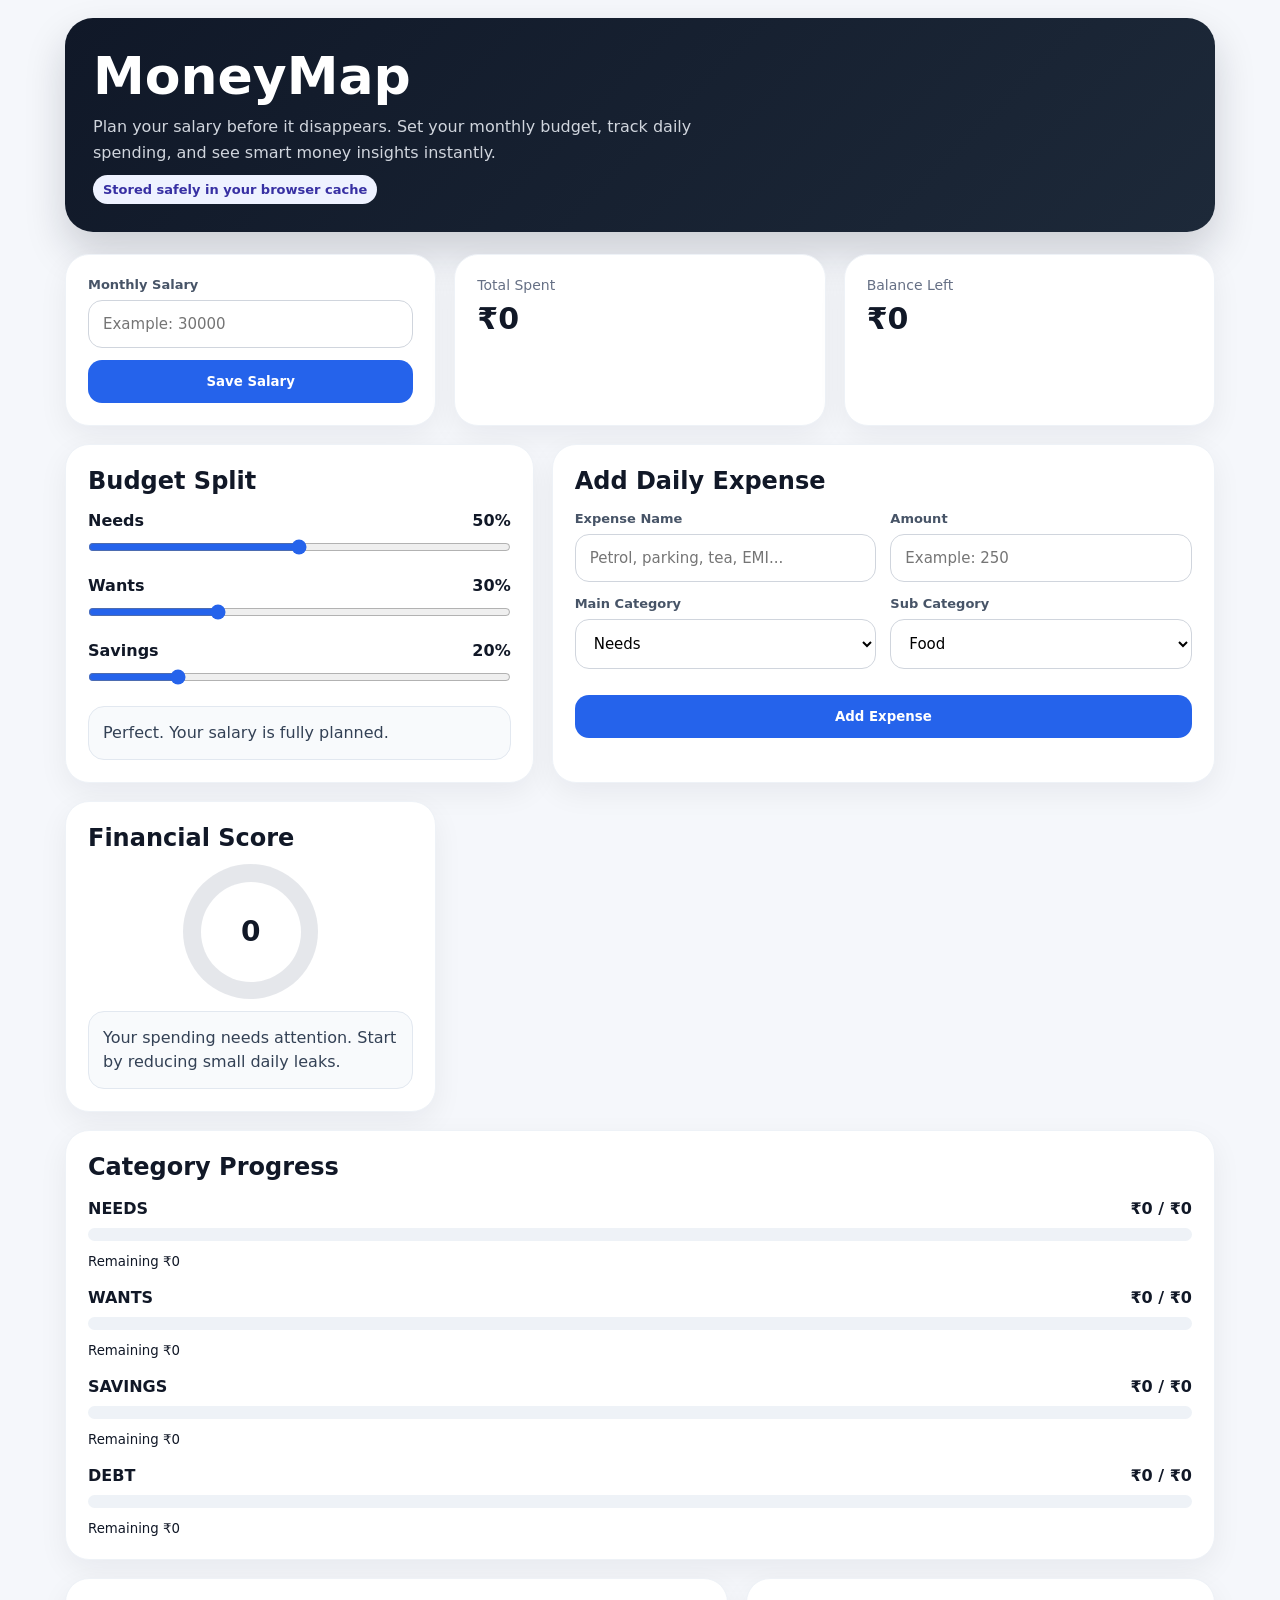
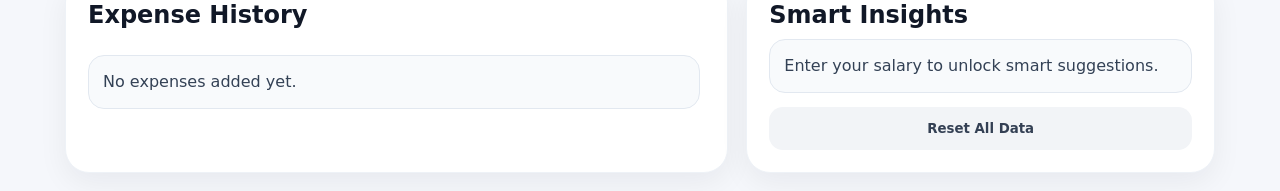
==== index.html @ c660ac5d "Update print statement from 'Hello' to 'Goodbye'" ====
<!DOCTYPE html>
<html lang="en">
<head>
  <meta charset="UTF-8" />
  <meta name="viewport" content="width=device-width, initial-scale=1.0" />
  <title>MoneyMap - Monthly Expense Planner</title>
  <style>
    * { box-sizing: border-box; margin: 0; padding: 0; font-family: Inter, system-ui, sans-serif; }

    body {
      background: #f5f7fb;
      color: #111827;
      padding: 18px;
    }

    .app {
      max-width: 1150px;
      margin: auto;
    }

    .hero {
      background: linear-gradient(135deg, #101828, #1d2939);
      color: white;
      border-radius: 28px;
      padding: 28px;
      margin-bottom: 22px;
      box-shadow: 0 20px 40px rgba(16,24,40,.18);
    }

    .hero h1 {
      font-size: clamp(28px, 5vw, 52px);
      margin-bottom: 8px;
    }

    .hero p {
      color: #d0d5dd;
      max-width: 620px;
      line-height: 1.6;
    }

    .grid {
      display: grid;
      grid-template-columns: repeat(12, 1fr);
      gap: 18px;
    }

    .card {
      background: white;
      border-radius: 24px;
      padding: 22px;
      box-shadow: 0 10px 30px rgba(15,23,42,.06);
      border: 1px solid #eef2f7;
    }

    .span-4 { grid-column: span 4; }
    .span-5 { grid-column: span 5; }
    .span-7 { grid-column: span 7; }
    .span-12 { grid-column: span 12; }

    label {
      font-size: 13px;
      font-weight: 700;
      color: #475467;
      display: block;
      margin-bottom: 8px;
    }

    input, select {
      width: 100%;
      padding: 14px;
      border: 1px solid #d0d5dd;
      border-radius: 14px;
      font-size: 15px;
      outline: none;
      background: #fff;
    }

    input:focus, select:focus {
      border-color: #2563eb;
      box-shadow: 0 0 0 4px rgba(37,99,235,.1);
    }

    button {
      border: 0;
      border-radius: 14px;
      padding: 14px 18px;
      font-weight: 800;
      cursor: pointer;
      transition: .2s;
    }

    button:hover { transform: translateY(-1px); }

    .primary {
      background: #2563eb;
      color: white;
      width: 100%;
      margin-top: 12px;
    }

    .danger {
      background: #fee2e2;
      color: #991b1b;
      padding: 9px 12px;
    }

    .muted {
      background: #f2f4f7;
      color: #344054;
    }

    .metric h2 {
      font-size: 30px;
      margin-top: 8px;
    }

    .metric p { color: #667085; font-size: 14px; }

    .range-row {
      margin: 16px 0;
    }

    .range-top {
      display: flex;
      justify-content: space-between;
      font-weight: 800;
      margin-bottom: 8px;
    }

    input[type="range"] {
      padding: 0;
      accent-color: #2563eb;
    }

    .progress {
      height: 13px;
      background: #eef2f7;
      border-radius: 99px;
      overflow: hidden;
      margin: 10px 0;
    }

    .bar {
      height: 100%;
      width: 0%;
      border-radius: 99px;
      transition: .4s;
    }

    .needs { background: #2563eb; }
    .wants { background: #f97316; }
    .savings { background: #16a34a; }
    .debt { background: #7c3aed; }

    .expense-list {
      display: flex;
      flex-direction: column;
      gap: 10px;
      max-height: 390px;
      overflow: auto;
      padding-right: 5px;
    }

    .expense {
      display: flex;
      justify-content: space-between;
      gap: 12px;
      align-items: center;
      background: #f9fafb;
      border-radius: 16px;
      padding: 14px;
      border: 1px solid #eef2f7;
    }

    .expense strong { display: block; }
    .expense small { color: #667085; }

    .insight {
      padding: 14px;
      border-radius: 16px;
      background: #f8fafc;
      border: 1px solid #e2e8f0;
      margin-top: 10px;
      line-height: 1.5;
      color: #334155;
    }

    .score-circle {
      width: 135px;
      height: 135px;
      border-radius: 50%;
      display: grid;
      place-items: center;
      margin: 12px auto;
      background: conic-gradient(#2563eb 0deg, #e5e7eb 0deg);
    }

    .score-inner {
      background: white;
      width: 100px;
      height: 100px;
      border-radius: 50%;
      display: grid;
      place-items: center;
      font-size: 28px;
      font-weight: 900;
    }

    .form-grid {
      display: grid;
      grid-template-columns: 1fr 1fr;
      gap: 14px;
    }

    .full { grid-column: 1 / -1; }

    .chip {
      display: inline-block;
      padding: 7px 10px;
      border-radius: 99px;
      background: #eef2ff;
      color: #3730a3;
      font-size: 13px;
      font-weight: 800;
      margin-top: 10px;
    }

    @media(max-width: 850px) {
      .span-4, .span-5, .span-7 { grid-column: span 12; }
      .form-grid { grid-template-columns: 1fr; }
    }
  </style>
</head>

<body>
  <div class="app">
    <section class="hero">
      <h1>MoneyMap</h1>
      <p>Plan your salary before it disappears. Set your monthly budget, track daily spending, and see smart money insights instantly.</p>
      <span class="chip">Stored safely in your browser cache</span>
    </section>

    <section class="grid">
      <div class="card span-4">
        <label>Monthly Salary</label>
        <input id="salary" type="number" placeholder="Example: 30000" />
        <button class="primary" onclick="saveSalary()">Save Salary</button>
      </div>

      <div class="card span-4 metric">
        <p>Total Spent</p>
        <h2 id="totalSpent">₹0</h2>
      </div>

      <div class="card span-4 metric">
        <p>Balance Left</p>
        <h2 id="balanceLeft">₹0</h2>
      </div>

      <div class="card span-5">
        <h2>Budget Split</h2>

        <div class="range-row">
          <div class="range-top"><span>Needs</span><span id="needsPercentText">50%</span></div>
          <input id="needsPercent" type="range" min="0" max="100" value="50" oninput="updatePercentages()" />
        </div>

        <div class="range-row">
          <div class="range-top"><span>Wants</span><span id="wantsPercentText">30%</span></div>
          <input id="wantsPercent" type="range" min="0" max="100" value="30" oninput="updatePercentages()" />
        </div>

        <div class="range-row">
          <div class="range-top"><span>Savings</span><span id="savingsPercentText">20%</span></div>
          <input id="savingsPercent" type="range" min="0" max="100" value="20" oninput="updatePercentages()" />
        </div>

        <div class="insight" id="percentWarning">Total should be 100%.</div>
      </div>

      <div class="card span-7">
        <h2>Add Daily Expense</h2>
        <div class="form-grid" style="margin-top:16px;">
          <div>
            <label>Expense Name</label>
            <input id="expenseName" placeholder="Petrol, parking, tea, EMI..." />
          </div>

          <div>
            <label>Amount</label>
            <input id="expenseAmount" type="number" placeholder="Example: 250" />
          </div>

          <div>
            <label>Main Category</label>
            <select id="expenseCategory">
              <option value="needs">Needs</option>
              <option value="wants">Wants</option>
              <option value="savings">Savings</option>
              <option value="debt">Debt</option>
            </select>
          </div>

          <div>
            <label>Sub Category</label>
            <select id="expenseSub">
              <option>Food</option>
              <option>Petrol</option>
              <option>Parking</option>
              <option>Rent</option>
              <option>Mobile Recharge</option>
              <option>Bad Habit</option>
              <option>Shopping</option>
              <option>Entertainment</option>
              <option>EMI</option>
              <option>Family</option>
              <option>Emergency</option>
            </select>
          </div>

          <div class="full">
            <button class="primary" onclick="addExpense()">Add Expense</button>
          </div>
        </div>
      </div>

      <div class="card span-4">
        <h2>Financial Score</h2>
        <div class="score-circle" id="scoreCircle">
          <div class="score-inner" id="score">0</div>
        </div>
        <div class="insight" id="scoreText">Add salary and expenses to calculate your score.</div>
      </div>

      <div class="card span-8 span-12">
        <h2>Category Progress</h2>
        <div id="categoryProgress"></div>
      </div>

      <div class="card span-7">
        <h2>Expense History</h2>
        <div class="expense-list" id="expenseList" style="margin-top:16px;"></div>
      </div>

      <div class="card span-5">
        <h2>Smart Insights</h2>
        <div id="insights"></div>
        <button class="muted" style="width:100%; margin-top:14px;" onclick="resetData()">Reset All Data</button>
      </div>
    </section>
  </div>

  <script>
    let state = JSON.parse(localStorage.getItem("moneyMap")) || {
      salary: 0,
      percentages: { needs: 50, wants: 30, savings: 20 },
      expenses: []
    };

    const format = amount => "₹" + Number(amount || 0).toLocaleString("en-IN");

    function save() {
      localStorage.setItem("moneyMap", JSON.stringify(state));
      render();
    }

    function saveSalary() {
      const salary = Number(document.getElementById("salary").value);
      if (!salary || salary <= 0) return alert("Please enter a valid salary.");
      state.salary = salary;
      save();
    }

    function updatePercentages() {
      state.percentages.needs = Number(document.getElementById("needsPercent").value);
      state.percentages.wants = Number(document.getElementById("wantsPercent").value);
      state.percentages.savings = Number(document.getElementById("savingsPercent").value);
      save();
    }

    function addExpense() {
      const name = document.getElementById("expenseName").value.trim();
      const amount = Number(document.getElementById("expenseAmount").value);
      const category = document.getElementById("expenseCategory").value;
      const sub = document.getElementById("expenseSub").value;

      if (!name || !amount || amount <= 0) return alert("Please enter expense name and valid amount.");

      state.expenses.unshift({
        id: Date.now(),
        name,
        amount,
        category,
        sub,
        date: new Date().toLocaleDateString("en-IN")
      });

      document.getElementById("expenseName").value = "";
      document.getElementById("expenseAmount").value = "";

      save();
    }

    function deleteExpense(id) {
      state.expenses = state.expenses.filter(e => e.id !== id);
      save();
    }

    function getSpent(category) {
      return state.expenses
        .filter(e => e.category === category)
        .reduce((sum, e) => sum + e.amount, 0);
    }

    function calculateScore() {
      const salary = state.salary;
      if (!salary) return 0;

      const totalSpent = state.expenses.reduce((sum, e) => sum + e.amount, 0);
      const wantsSpent = getSpent("wants");
      const savingsSpent = getSpent("savings");

      let score = 70;

      if (totalSpent > salary) score -= 30;
      if (wantsSpent > salary * 0.3) score -= 15;
      if (savingsSpent >= salary * 0.2) score += 20;
      if (totalSpent < salary * 0.8) score += 10;

      return Math.max(0, Math.min(100, score));
    }

    function render() {
      document.getElementById("salary").value = state.salary || "";

      ["needs", "wants", "savings"].forEach(cat => {
        document.getElementById(cat + "Percent").value = state.percentages[cat];
        document.getElementById(cat + "PercentText").innerText = state.percentages[cat] + "%";
      });

      const totalPercent = state.percentages.needs + state.percentages.wants + state.percentages.savings;
      const warning = document.getElementById("percentWarning");
      warning.innerText = totalPercent === 100
        ? "Perfect. Your salary is fully planned."
        : `Current total is ${totalPercent}%. Adjust it to 100%.`;

      const totalSpent = state.expenses.reduce((sum, e) => sum + e.amount, 0);
      document.getElementById("totalSpent").innerText = format(totalSpent);
      document.getElementById("balanceLeft").innerText = format(state.salary - totalSpent);

      renderProgress();
      renderExpenses();
      renderInsights();

      const score = calculateScore();
      document.getElementById("score").innerText = score;
      document.getElementById("scoreCircle").style.background =
        `conic-gradient(#2563eb ${score * 3.6}deg, #e5e7eb 0deg)`;

      document.getElementById("scoreText").innerText =
        score >= 80 ? "Excellent control. Keep protecting your savings." :
        score >= 60 ? "Good start. Watch your wants and unnecessary spending." :
        "Your spending needs attention. Start by reducing small daily leaks.";
    }

    function renderProgress() {
      const container = document.getElementById("categoryProgress");
      const categories = ["needs", "wants", "savings", "debt"];

      container.innerHTML = categories.map(cat => {
        const budget = cat === "debt"
          ? state.salary * 0.15
          : state.salary * ((state.percentages[cat] || 0) / 100);

        const spent = getSpent(cat);
        const percent = budget ? Math.min((spent / budget) * 100, 120) : 0;

        return `
          <div style="margin-top:18px;">
            <div class="range-top">
              <span>${cat.toUpperCase()}</span>
              <span>${format(spent)} / ${format(budget)}</span>
            </div>
            <div class="progress">
              <div class="bar ${cat}" style="width:${Math.min(percent,100)}%"></div>
            </div>
            <small>${spent > budget ? "Overspent by " + format(spent - budget) : "Remaining " + format(budget - spent)}</small>
          </div>
        `;
      }).join("");
    }

    function renderExpenses() {
      const list = document.getElementById("expenseList");

      if (!state.expenses.length) {
        list.innerHTML = `<div class="insight">No expenses added yet.</div>`;
        return;
      }

      list.innerHTML = state.expenses.map(e => `
        <div class="expense">
          <div>
            <strong>${e.name}</strong>
            <small>${e.sub} • ${e.category} • ${e.date}</small>
          </div>
          <div style="text-align:right;">
            <strong>${format(e.amount)}</strong>
            <button class="danger" onclick="deleteExpense(${e.id})">Delete</button>
          </div>
        </div>
      `).join("");
    }

    function renderInsights() {
      const box = document.getElementById("insights");
      const salary = state.salary;
      const badHabit = state.expenses
        .filter(e => e.sub === "Bad Habit")
        .reduce((sum, e) => sum + e.amount, 0);

      const petrol = state.expenses
        .filter(e => e.sub === "Petrol")
        .reduce((sum, e) => sum + e.amount, 0);

      const wants = getSpent("wants");
      const savings = getSpent("savings");

      let insights = [];

      if (!salary) insights.push("Enter your salary to unlock smart suggestions.");

      if (badHabit > 0) {
        insights.push(`Bad habit spending is ${format(badHabit)}. Reducing it by 50% can save ${format(badHabit / 2)} this month.`);
      }

      if (petrol > salary * 0.12 && salary) {
        insights.push(`Petrol is taking a high share of your salary. Try tracking weekly fuel usage.`);
      }

      if (wants > salary * 0.3 && salary) {
        insights.push(`Wants spending is above 30%. This is where money usually leaks silently.`);
      }

      if (savings >= salary * 0.2 && salary) {
        insights.push(`Great. You are protecting at least 20% toward savings.`);
      }

      if (!insights.length) {
        insights.push("Good start. Add more daily expenses to get useful insights.");
      }

      box.innerHTML = insights.map(i => `<div class="insight">${i}</div>`).join("");
    }

    function resetData() {
      if (!confirm("Reset all cached data?")) return;
      localStorage.removeItem("moneyMap");
      state = {
        salary: 0,
        percentages: { needs: 50, wants: 30, savings: 20 },
        expenses: []
      };
      render();
    }

    render();
  </script>
</body>
</html>
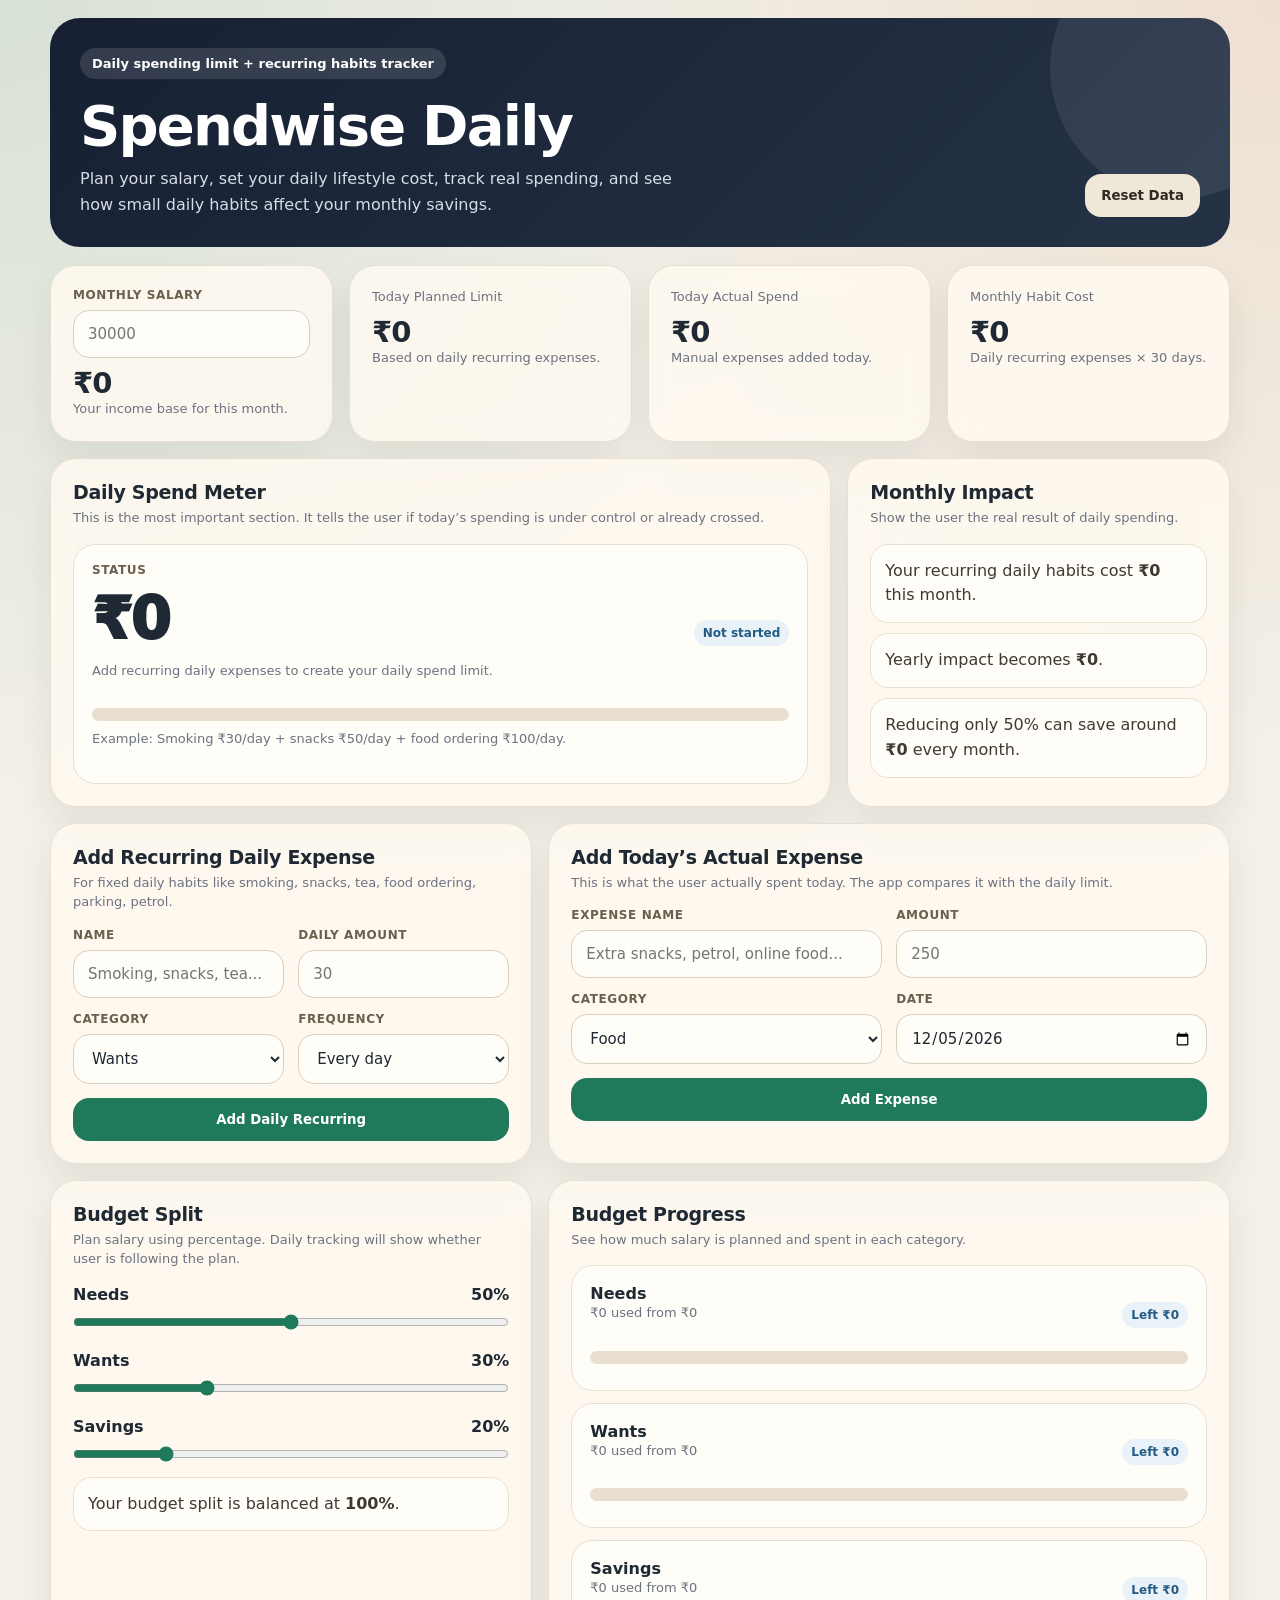
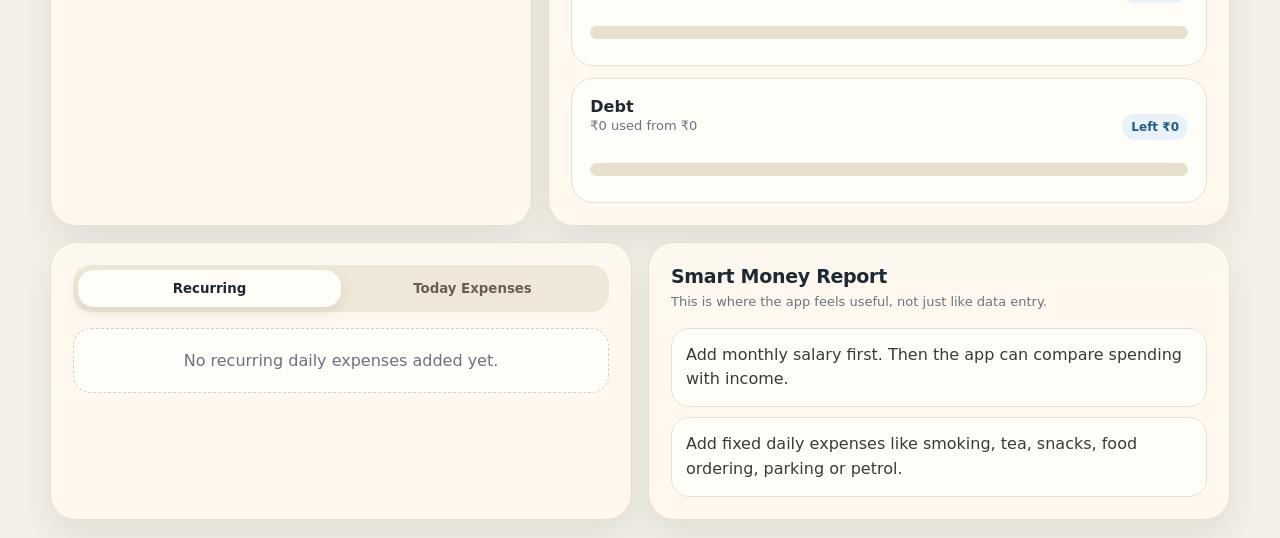
==== commit 53ae6173: "Update fmt.Println message from 'Hello' to 'Goodbye'" ====
--- a/index.html
+++ b/index.html
@@ -2,298 +2,512 @@
 <html lang="en">
 <head>
   <meta charset="UTF-8" />
-  <meta name="viewport" content="width=device-width, initial-scale=1.0" />
-  <title>MoneyMap - Monthly Expense Planner</title>
+  <meta name="viewport" content="width=device-width, initial-scale=1.0"/>
+  <title>Spendwise Daily</title>
+
   <style>
-    * { box-sizing: border-box; margin: 0; padding: 0; font-family: Inter, system-ui, sans-serif; }
+    * {
+      box-sizing: border-box;
+      margin: 0;
+      padding: 0;
+      font-family: Inter, ui-sans-serif, system-ui, -apple-system, BlinkMacSystemFont, "Segoe UI", sans-serif;
+    }
+
+    :root {
+      --bg: #f3f0e8;
+      --ink: #1f2933;
+      --muted: #6b7280;
+      --card: #fffaf0;
+      --line: #e7dfd0;
+      --green: #1f7a5c;
+      --green-soft: #e7f4ee;
+      --orange: #c96a2b;
+      --orange-soft: #fff1e7;
+      --red: #b42318;
+      --red-soft: #fee4e2;
+      --blue: #245b85;
+      --blue-soft: #e8f2f8;
+      --dark: #18212f;
+    }
 
     body {
-      background: #f5f7fb;
-      color: #111827;
+      background:
+        radial-gradient(circle at top left, rgba(31,122,92,.13), transparent 32%),
+        radial-gradient(circle at top right, rgba(201,106,43,.12), transparent 30%),
+        var(--bg);
+      color: var(--ink);
       padding: 18px;
     }
 
     .app {
-      max-width: 1150px;
+      max-width: 1180px;
       margin: auto;
     }
 
     .hero {
-      background: linear-gradient(135deg, #101828, #1d2939);
+      background: linear-gradient(135deg, #172033, #253246);
       color: white;
-      border-radius: 28px;
-      padding: 28px;
-      margin-bottom: 22px;
-      box-shadow: 0 20px 40px rgba(16,24,40,.18);
+      border-radius: 30px;
+      padding: 30px;
+      margin-bottom: 18px;
+      position: relative;
+      overflow: hidden;
+    }
+
+    .hero::after {
+      content: "";
+      position: absolute;
+      right: -80px;
+      top: -80px;
+      width: 260px;
+      height: 260px;
+      border-radius: 50%;
+      background: rgba(255,255,255,.08);
+    }
+
+    .hero-row {
+      display: flex;
+      justify-content: space-between;
+      gap: 18px;
+      align-items: flex-end;
+      position: relative;
+      z-index: 2;
     }
 
     .hero h1 {
-      font-size: clamp(28px, 5vw, 52px);
+      font-size: clamp(32px, 6vw, 56px);
+      letter-spacing: -1.8px;
       margin-bottom: 8px;
     }
 
     .hero p {
-      color: #d0d5dd;
+      color: #d7dde7;
+      line-height: 1.6;
       max-width: 620px;
-      line-height: 1.6;
+    }
+
+    .pill {
+      display: inline-flex;
+      padding: 8px 12px;
+      border-radius: 999px;
+      font-size: 13px;
+      font-weight: 800;
+      background: rgba(255,255,255,.12);
+      color: white;
+      margin-bottom: 14px;
     }
 
     .grid {
       display: grid;
       grid-template-columns: repeat(12, 1fr);
-      gap: 18px;
+      gap: 16px;
     }
 
     .card {
-      background: white;
-      border-radius: 24px;
+      background: rgba(255,250,240,.86);
+      backdrop-filter: blur(14px);
+      border: 1px solid var(--line);
+      border-radius: 26px;
       padding: 22px;
-      box-shadow: 0 10px 30px rgba(15,23,42,.06);
-      border: 1px solid #eef2f7;
-    }
-
+      box-shadow: 0 18px 35px rgba(40, 35, 25, .08);
+    }
+
+    .span-3 { grid-column: span 3; }
     .span-4 { grid-column: span 4; }
     .span-5 { grid-column: span 5; }
+    .span-6 { grid-column: span 6; }
     .span-7 { grid-column: span 7; }
+    .span-8 { grid-column: span 8; }
     .span-12 { grid-column: span 12; }
 
+    h2 {
+      font-size: 19px;
+      letter-spacing: -.3px;
+      margin-bottom: 5px;
+    }
+
+    .sub {
+      font-size: 13px;
+      color: var(--muted);
+      line-height: 1.5;
+      margin-bottom: 16px;
+    }
+
     label {
-      font-size: 13px;
-      font-weight: 700;
-      color: #475467;
       display: block;
+      font-size: 12px;
+      text-transform: uppercase;
+      letter-spacing: .6px;
+      color: #6b5f4d;
+      font-weight: 900;
       margin-bottom: 8px;
     }
 
     input, select {
       width: 100%;
+      border: 1px solid #d9cfbd;
+      background: #fffdf8;
+      border-radius: 16px;
       padding: 14px;
-      border: 1px solid #d0d5dd;
-      border-radius: 14px;
       font-size: 15px;
+      color: var(--ink);
       outline: none;
-      background: #fff;
     }
 
     input:focus, select:focus {
-      border-color: #2563eb;
-      box-shadow: 0 0 0 4px rgba(37,99,235,.1);
+      border-color: var(--green);
+      box-shadow: 0 0 0 4px rgba(31,122,92,.12);
     }
 
     button {
       border: 0;
-      border-radius: 14px;
-      padding: 14px 18px;
-      font-weight: 800;
+      border-radius: 16px;
+      padding: 14px 16px;
+      font-weight: 900;
       cursor: pointer;
-      transition: .2s;
-    }
-
-    button:hover { transform: translateY(-1px); }
+      transition: .18s ease;
+    }
+
+    button:hover {
+      transform: translateY(-1px);
+    }
 
     .primary {
-      background: #2563eb;
+      background: var(--green);
       color: white;
-      width: 100%;
-      margin-top: 12px;
+    }
+
+    .secondary {
+      background: #efe7d8;
+      color: #2f2a22;
     }
 
     .danger {
-      background: #fee2e2;
-      color: #991b1b;
-      padding: 9px 12px;
-    }
-
-    .muted {
-      background: #f2f4f7;
-      color: #344054;
-    }
-
-    .metric h2 {
-      font-size: 30px;
+      background: var(--red-soft);
+      color: var(--red);
+      padding: 9px 11px;
+      font-size: 12px;
+    }
+
+    .form-grid {
+      display: grid;
+      grid-template-columns: 1fr 1fr;
+      gap: 14px;
+    }
+
+    .full {
+      grid-column: 1 / -1;
+    }
+
+    .stat h3 {
+      font-size: 29px;
+      letter-spacing: -1px;
       margin-top: 8px;
     }
 
-    .metric p { color: #667085; font-size: 14px; }
-
-    .range-row {
-      margin: 16px 0;
-    }
-
-    .range-top {
-      display: flex;
-      justify-content: space-between;
-      font-weight: 800;
-      margin-bottom: 8px;
-    }
-
-    input[type="range"] {
-      padding: 0;
-      accent-color: #2563eb;
-    }
-
-    .progress {
+    .stat p {
+      color: var(--muted);
+      font-size: 13px;
+      line-height: 1.45;
+    }
+
+    .meter {
       height: 13px;
-      background: #eef2f7;
-      border-radius: 99px;
+      background: #e8dfcf;
+      border-radius: 999px;
       overflow: hidden;
-      margin: 10px 0;
+      margin: 12px 0 8px;
     }
 
     .bar {
       height: 100%;
       width: 0%;
-      border-radius: 99px;
-      transition: .4s;
-    }
-
-    .needs { background: #2563eb; }
-    .wants { background: #f97316; }
-    .savings { background: #16a34a; }
-    .debt { background: #7c3aed; }
-
-    .expense-list {
+      border-radius: 999px;
+      transition: .35s ease;
+    }
+
+    .green { background: var(--green); }
+    .orange { background: var(--orange); }
+    .red { background: var(--red); }
+    .blue { background: var(--blue); }
+
+    .daily-box {
+      background: #fffdf8;
+      border: 1px solid var(--line);
+      border-radius: 22px;
+      padding: 18px;
+      margin-top: 12px;
+    }
+
+    .daily-row, .item {
+      display: flex;
+      justify-content: space-between;
+      gap: 14px;
+      align-items: center;
+    }
+
+    .big-number {
+      font-size: clamp(34px, 7vw, 58px);
+      font-weight: 950;
+      letter-spacing: -2px;
+      margin: 8px 0;
+    }
+
+    .good { color: var(--green); }
+    .bad { color: var(--red); }
+    .warn { color: var(--orange); }
+
+    .list {
       display: flex;
       flex-direction: column;
       gap: 10px;
       max-height: 390px;
       overflow: auto;
-      padding-right: 5px;
-    }
-
-    .expense {
+      padding-right: 4px;
+    }
+
+    .item {
+      background: #fffdf8;
+      border: 1px solid var(--line);
+      border-radius: 18px;
+      padding: 14px;
+    }
+
+    .item strong {
+      display: block;
+      margin-bottom: 3px;
+    }
+
+    .item small {
+      color: var(--muted);
+    }
+
+    .tag {
+      display: inline-flex;
+      padding: 6px 9px;
+      border-radius: 999px;
+      font-size: 12px;
+      font-weight: 900;
+      margin-top: 7px;
+    }
+
+    .tag-green { background: var(--green-soft); color: var(--green); }
+    .tag-orange { background: var(--orange-soft); color: var(--orange); }
+    .tag-red { background: var(--red-soft); color: var(--red); }
+    .tag-blue { background: var(--blue-soft); color: var(--blue); }
+
+    .insight {
+      background: #fffdf8;
+      border: 1px solid var(--line);
+      border-radius: 18px;
+      padding: 14px;
+      line-height: 1.55;
+      color: #3f3a31;
+      margin-top: 10px;
+    }
+
+    .range-row {
+      margin-top: 16px;
+    }
+
+    .range-head {
       display: flex;
       justify-content: space-between;
-      gap: 12px;
-      align-items: center;
-      background: #f9fafb;
-      border-radius: 16px;
-      padding: 14px;
-      border: 1px solid #eef2f7;
-    }
-
-    .expense strong { display: block; }
-    .expense small { color: #667085; }
-
-    .insight {
-      padding: 14px;
-      border-radius: 16px;
-      background: #f8fafc;
-      border: 1px solid #e2e8f0;
-      margin-top: 10px;
-      line-height: 1.5;
-      color: #334155;
-    }
-
-    .score-circle {
-      width: 135px;
-      height: 135px;
-      border-radius: 50%;
-      display: grid;
-      place-items: center;
-      margin: 12px auto;
-      background: conic-gradient(#2563eb 0deg, #e5e7eb 0deg);
-    }
-
-    .score-inner {
-      background: white;
-      width: 100px;
-      height: 100px;
-      border-radius: 50%;
-      display: grid;
-      place-items: center;
-      font-size: 28px;
+      margin-bottom: 9px;
       font-weight: 900;
     }
 
-    .form-grid {
-      display: grid;
-      grid-template-columns: 1fr 1fr;
-      gap: 14px;
-    }
-
-    .full { grid-column: 1 / -1; }
-
-    .chip {
-      display: inline-block;
-      padding: 7px 10px;
-      border-radius: 99px;
-      background: #eef2ff;
-      color: #3730a3;
-      font-size: 13px;
-      font-weight: 800;
-      margin-top: 10px;
-    }
-
-    @media(max-width: 850px) {
-      .span-4, .span-5, .span-7 { grid-column: span 12; }
-      .form-grid { grid-template-columns: 1fr; }
+    input[type="range"] {
+      padding: 0;
+      accent-color: var(--green);
+    }
+
+    .tabs {
+      display: flex;
+      background: #efe7d8;
+      border-radius: 18px;
+      padding: 5px;
+      margin-bottom: 16px;
+    }
+
+    .tab {
+      flex: 1;
+      background: transparent;
+      color: #6b5f4d;
+      padding: 11px;
+    }
+
+    .tab.active {
+      background: #fffdf8;
+      color: var(--ink);
+      box-shadow: 0 6px 15px rgba(30,25,15,.08);
+    }
+
+    .empty {
+      text-align: center;
+      color: var(--muted);
+      padding: 22px;
+      border: 1px dashed #d9cfbd;
+      border-radius: 18px;
+      background: #fffdf8;
+    }
+
+    @media(max-width: 900px) {
+      .span-3, .span-4, .span-5, .span-6, .span-7, .span-8 {
+        grid-column: span 12;
+      }
+
+      .hero-row {
+        flex-direction: column;
+        align-items: flex-start;
+      }
+
+      .form-grid {
+        grid-template-columns: 1fr;
+      }
+
+      body {
+        padding: 12px;
+      }
+
+      .hero, .card {
+        border-radius: 22px;
+      }
     }
   </style>
 </head>
 
 <body>
-  <div class="app">
+  <main class="app">
     <section class="hero">
-      <h1>MoneyMap</h1>
-      <p>Plan your salary before it disappears. Set your monthly budget, track daily spending, and see smart money insights instantly.</p>
-      <span class="chip">Stored safely in your browser cache</span>
+      <div class="hero-row">
+        <div>
+          <span class="pill">Daily spending limit + recurring habits tracker</span>
+          <h1>Spendwise Daily</h1>
+          <p>
+            Plan your salary, set your daily lifestyle cost, track real spending, and see how small daily habits affect your monthly savings.
+          </p>
+        </div>
+        <button class="secondary" onclick="resetAll()">Reset Data</button>
+      </div>
     </section>
 
     <section class="grid">
+      <div class="card span-3 stat">
+        <label>Monthly Salary</label>
+        <input id="salary" type="number" placeholder="30000" oninput="setSalary()" />
+        <h3 id="salaryText">₹0</h3>
+        <p>Your income base for this month.</p>
+      </div>
+
+      <div class="card span-3 stat">
+        <p>Today Planned Limit</p>
+        <h3 id="dailyLimitText">₹0</h3>
+        <p>Based on daily recurring expenses.</p>
+      </div>
+
+      <div class="card span-3 stat">
+        <p>Today Actual Spend</p>
+        <h3 id="todaySpendText">₹0</h3>
+        <p>Manual expenses added today.</p>
+      </div>
+
+      <div class="card span-3 stat">
+        <p>Monthly Habit Cost</p>
+        <h3 id="monthlyHabitText">₹0</h3>
+        <p>Daily recurring expenses × 30 days.</p>
+      </div>
+
+      <div class="card span-8">
+        <h2>Daily Spend Meter</h2>
+        <p class="sub">This is the most important section. It tells the user if today’s spending is under control or already crossed.</p>
+
+        <div class="daily-box">
+          <div class="daily-row">
+            <div>
+              <label>Status</label>
+              <div class="big-number" id="dailyStatus">₹0</div>
+              <p id="dailyStatusText" class="sub">Add recurring and daily expenses to see your report.</p>
+            </div>
+            <div style="min-width: 160px; text-align:right;">
+              <span id="dailyBadge" class="tag tag-blue">Not started</span>
+            </div>
+          </div>
+
+          <div class="meter">
+            <div id="dailyMeterBar" class="bar blue"></div>
+          </div>
+
+          <p id="dailyMeterHint" class="sub">Your daily meter will update automatically.</p>
+        </div>
+      </div>
+
       <div class="card span-4">
-        <label>Monthly Salary</label>
-        <input id="salary" type="number" placeholder="Example: 30000" />
-        <button class="primary" onclick="saveSalary()">Save Salary</button>
-      </div>
-
-      <div class="card span-4 metric">
-        <p>Total Spent</p>
-        <h2 id="totalSpent">₹0</h2>
-      </div>
-
-      <div class="card span-4 metric">
-        <p>Balance Left</p>
-        <h2 id="balanceLeft">₹0</h2>
+        <h2>Monthly Impact</h2>
+        <p class="sub">Show the user the real result of daily spending.</p>
+        <div id="monthlyImpact"></div>
       </div>
 
       <div class="card span-5">
-        <h2>Budget Split</h2>
-
-        <div class="range-row">
-          <div class="range-top"><span>Needs</span><span id="needsPercentText">50%</span></div>
-          <input id="needsPercent" type="range" min="0" max="100" value="50" oninput="updatePercentages()" />
-        </div>
-
-        <div class="range-row">
-          <div class="range-top"><span>Wants</span><span id="wantsPercentText">30%</span></div>
-          <input id="wantsPercent" type="range" min="0" max="100" value="30" oninput="updatePercentages()" />
-        </div>
-
-        <div class="range-row">
-          <div class="range-top"><span>Savings</span><span id="savingsPercentText">20%</span></div>
-          <input id="savingsPercent" type="range" min="0" max="100" value="20" oninput="updatePercentages()" />
-        </div>
-
-        <div class="insight" id="percentWarning">Total should be 100%.</div>
+        <h2>Add Recurring Daily Expense</h2>
+        <p class="sub">For fixed daily habits like smoking, snacks, tea, food ordering, parking, petrol.</p>
+
+        <div class="form-grid">
+          <div>
+            <label>Name</label>
+            <input id="recName" placeholder="Smoking, snacks, tea..." />
+          </div>
+
+          <div>
+            <label>Daily Amount</label>
+            <input id="recAmount" type="number" placeholder="30" />
+          </div>
+
+          <div>
+            <label>Category</label>
+            <select id="recCategory">
+              <option value="wants">Wants</option>
+              <option value="needs">Needs</option>
+              <option value="badHabit">Bad Habit</option>
+              <option value="food">Food</option>
+              <option value="travel">Travel</option>
+            </select>
+          </div>
+
+          <div>
+            <label>Frequency</label>
+            <select id="recFrequency">
+              <option value="daily">Every day</option>
+              <option value="workdays">Only workdays</option>
+            </select>
+          </div>
+
+          <button class="primary full" onclick="addRecurring()">Add Daily Recurring</button>
+        </div>
       </div>
 
       <div class="card span-7">
-        <h2>Add Daily Expense</h2>
-        <div class="form-grid" style="margin-top:16px;">
+        <h2>Add Today’s Actual Expense</h2>
+        <p class="sub">This is what the user actually spent today. The app compares it with the daily limit.</p>
+
+        <div class="form-grid">
           <div>
             <label>Expense Name</label>
-            <input id="expenseName" placeholder="Petrol, parking, tea, EMI..." />
+            <input id="expName" placeholder="Extra snacks, petrol, online food..." />
           </div>
 
           <div>
             <label>Amount</label>
-            <input id="expenseAmount" type="number" placeholder="Example: 250" />
+            <input id="expAmount" type="number" placeholder="250" />
           </div>
 
           <div>
-            <label>Main Category</label>
-            <select id="expenseCategory">
+            <label>Category</label>
+            <select id="expCategory">
+              <option value="food">Food</option>
+              <option value="snacks">Snacks</option>
+              <option value="travel">Travel</option>
+              <option value="badHabit">Bad Habit</option>
               <option value="needs">Needs</option>
               <option value="wants">Wants</option>
               <option value="savings">Savings</option>
@@ -302,268 +516,448 @@
           </div>
 
           <div>
-            <label>Sub Category</label>
-            <select id="expenseSub">
-              <option>Food</option>
-              <option>Petrol</option>
-              <option>Parking</option>
-              <option>Rent</option>
-              <option>Mobile Recharge</option>
-              <option>Bad Habit</option>
-              <option>Shopping</option>
-              <option>Entertainment</option>
-              <option>EMI</option>
-              <option>Family</option>
-              <option>Emergency</option>
-            </select>
-          </div>
-
-          <div class="full">
-            <button class="primary" onclick="addExpense()">Add Expense</button>
-          </div>
-        </div>
-      </div>
-
-      <div class="card span-4">
-        <h2>Financial Score</h2>
-        <div class="score-circle" id="scoreCircle">
-          <div class="score-inner" id="score">0</div>
-        </div>
-        <div class="insight" id="scoreText">Add salary and expenses to calculate your score.</div>
-      </div>
-
-      <div class="card span-8 span-12">
-        <h2>Category Progress</h2>
-        <div id="categoryProgress"></div>
+            <label>Date</label>
+            <input id="expDate" type="date" />
+          </div>
+
+          <button class="primary full" onclick="addExpense()">Add Expense</button>
+        </div>
+      </div>
+
+      <div class="card span-5">
+        <h2>Budget Split</h2>
+        <p class="sub">Plan salary using percentage. Daily tracking will show whether user is following the plan.</p>
+
+        <div class="range-row">
+          <div class="range-head">
+            <span>Needs</span>
+            <span id="needsPercentText">50%</span>
+          </div>
+          <input id="needsPercent" type="range" min="0" max="100" value="50" oninput="updateBudget()" />
+        </div>
+
+        <div class="range-row">
+          <div class="range-head">
+            <span>Wants</span>
+            <span id="wantsPercentText">30%</span>
+          </div>
+          <input id="wantsPercent" type="range" min="0" max="100" value="30" oninput="updateBudget()" />
+        </div>
+
+        <div class="range-row">
+          <div class="range-head">
+            <span>Savings</span>
+            <span id="savingsPercentText">20%</span>
+          </div>
+          <input id="savingsPercent" type="range" min="0" max="100" value="20" oninput="updateBudget()" />
+        </div>
+
+        <div id="budgetWarning" class="insight"></div>
       </div>
 
       <div class="card span-7">
-        <h2>Expense History</h2>
-        <div class="expense-list" id="expenseList" style="margin-top:16px;"></div>
-      </div>
-
-      <div class="card span-5">
-        <h2>Smart Insights</h2>
+        <h2>Budget Progress</h2>
+        <p class="sub">See how much salary is planned and spent in each category.</p>
+        <div id="budgetProgress"></div>
+      </div>
+
+      <div class="card span-6">
+        <div class="tabs">
+          <button id="tabRecurring" class="tab active" onclick="switchTab('recurring')">Recurring</button>
+          <button id="tabExpenses" class="tab" onclick="switchTab('expenses')">Today Expenses</button>
+        </div>
+
+        <div id="listArea"></div>
+      </div>
+
+      <div class="card span-6">
+        <h2>Smart Money Report</h2>
+        <p class="sub">This is where the app feels useful, not just like data entry.</p>
         <div id="insights"></div>
-        <button class="muted" style="width:100%; margin-top:14px;" onclick="resetData()">Reset All Data</button>
       </div>
     </section>
-  </div>
+  </main>
 
   <script>
-    let state = JSON.parse(localStorage.getItem("moneyMap")) || {
+    const todayISO = new Date().toISOString().slice(0, 10);
+
+    let state = JSON.parse(localStorage.getItem("spendwiseDaily")) || {
       salary: 0,
-      percentages: { needs: 50, wants: 30, savings: 20 },
+      budget: {
+        needs: 50,
+        wants: 30,
+        savings: 20
+      },
+      recurring: [],
       expenses: []
     };
 
-    const format = amount => "₹" + Number(amount || 0).toLocaleString("en-IN");
+    let activeTab = "recurring";
+
+    const rupee = (n) => "₹" + Math.round(Number(n || 0)).toLocaleString("en-IN");
 
     function save() {
-      localStorage.setItem("moneyMap", JSON.stringify(state));
+      localStorage.setItem("spendwiseDaily", JSON.stringify(state));
       render();
     }
 
-    function saveSalary() {
-      const salary = Number(document.getElementById("salary").value);
-      if (!salary || salary <= 0) return alert("Please enter a valid salary.");
-      state.salary = salary;
+    function setSalary() {
+      state.salary = Number(document.getElementById("salary").value || 0);
       save();
     }
 
-    function updatePercentages() {
-      state.percentages.needs = Number(document.getElementById("needsPercent").value);
-      state.percentages.wants = Number(document.getElementById("wantsPercent").value);
-      state.percentages.savings = Number(document.getElementById("savingsPercent").value);
+    function updateBudget() {
+      state.budget.needs = Number(document.getElementById("needsPercent").value);
+      state.budget.wants = Number(document.getElementById("wantsPercent").value);
+      state.budget.savings = Number(document.getElementById("savingsPercent").value);
       save();
     }
 
+    function addRecurring() {
+      const name = document.getElementById("recName").value.trim();
+      const amount = Number(document.getElementById("recAmount").value);
+      const category = document.getElementById("recCategory").value;
+      const frequency = document.getElementById("recFrequency").value;
+
+      if (!name || !amount || amount <= 0) {
+        alert("Add recurring expense name and valid daily amount.");
+        return;
+      }
+
+      state.recurring.unshift({
+        id: Date.now(),
+        name,
+        amount,
+        category,
+        frequency
+      });
+
+      document.getElementById("recName").value = "";
+      document.getElementById("recAmount").value = "";
+
+      activeTab = "recurring";
+      save();
+    }
+
     function addExpense() {
-      const name = document.getElementById("expenseName").value.trim();
-      const amount = Number(document.getElementById("expenseAmount").value);
-      const category = document.getElementById("expenseCategory").value;
-      const sub = document.getElementById("expenseSub").value;
-
-      if (!name || !amount || amount <= 0) return alert("Please enter expense name and valid amount.");
+      const name = document.getElementById("expName").value.trim();
+      const amount = Number(document.getElementById("expAmount").value);
+      const category = document.getElementById("expCategory").value;
+      const date = document.getElementById("expDate").value || todayISO;
+
+      if (!name || !amount || amount <= 0) {
+        alert("Add expense name and valid amount.");
+        return;
+      }
 
       state.expenses.unshift({
         id: Date.now(),
         name,
         amount,
         category,
-        sub,
-        date: new Date().toLocaleDateString("en-IN")
+        date
       });
 
-      document.getElementById("expenseName").value = "";
-      document.getElementById("expenseAmount").value = "";
-
+      document.getElementById("expName").value = "";
+      document.getElementById("expAmount").value = "";
+      document.getElementById("expDate").value = todayISO;
+
+      activeTab = "expenses";
       save();
     }
 
-    function deleteExpense(id) {
-      state.expenses = state.expenses.filter(e => e.id !== id);
+    function removeRecurring(id) {
+      state.recurring = state.recurring.filter(item => item.id !== id);
       save();
     }
 
-    function getSpent(category) {
+    function removeExpense(id) {
+      state.expenses = state.expenses.filter(item => item.id !== id);
+      save();
+    }
+
+    function getDailyLimit() {
+      return state.recurring.reduce((sum, item) => {
+        if (item.frequency === "workdays") return sum + item.amount;
+        return sum + item.amount;
+      }, 0);
+    }
+
+    function getTodayExpenses() {
       return state.expenses
-        .filter(e => e.category === category)
-        .reduce((sum, e) => sum + e.amount, 0);
-    }
-
-    function calculateScore() {
+        .filter(item => item.date === todayISO)
+        .reduce((sum, item) => sum + item.amount, 0);
+    }
+
+    function getSpentByCategory(category) {
+      return state.expenses
+        .filter(item => item.category === category)
+        .reduce((sum, item) => sum + item.amount, 0);
+    }
+
+    function getRecurringMonthly() {
+      return state.recurring.reduce((sum, item) => {
+        const days = item.frequency === "workdays" ? 22 : 30;
+        return sum + (item.amount * days);
+      }, 0);
+    }
+
+    function switchTab(tab) {
+      activeTab = tab;
+      renderLists();
+    }
+
+    function renderDailyMeter() {
+      const limit = getDailyLimit();
+      const today = getTodayExpenses();
+      const diff = today - limit;
+      const percentage = limit ? Math.min((today / limit) * 100, 140) : 0;
+
+      const status = document.getElementById("dailyStatus");
+      const text = document.getElementById("dailyStatusText");
+      const badge = document.getElementById("dailyBadge");
+      const bar = document.getElementById("dailyMeterBar");
+      const hint = document.getElementById("dailyMeterHint");
+
+      bar.style.width = Math.min(percentage, 100) + "%";
+
+      if (!limit && !today) {
+        status.innerText = "₹0";
+        status.className = "big-number";
+        text.innerText = "Add recurring daily expenses to create your daily spend limit.";
+        badge.className = "tag tag-blue";
+        badge.innerText = "Not started";
+        bar.className = "bar blue";
+        hint.innerText = "Example: Smoking ₹30/day + snacks ₹50/day + food ordering ₹100/day.";
+        return;
+      }
+
+      if (today > limit) {
+        status.innerText = rupee(diff);
+        status.className = "big-number bad";
+        text.innerText = "Daily limit crossed. This is the exact extra amount spent today.";
+        badge.className = "tag tag-red";
+        badge.innerText = "Over limit";
+        bar.className = "bar red";
+        hint.innerText = `Today you planned ${rupee(limit)} but spent ${rupee(today)}.`;
+      } else {
+        status.innerText = rupee(limit - today);
+        status.className = "big-number good";
+        text.innerText = "You are still inside today's spending limit.";
+        badge.className = "tag tag-green";
+        badge.innerText = "Under control";
+        bar.className = "bar green";
+        hint.innerText = `Today limit is ${rupee(limit)} and you spent ${rupee(today)}.`;
+      }
+    }
+
+    function renderBudgetProgress() {
+      const container = document.getElementById("budgetProgress");
+      const categories = [
+        { key: "needs", label: "Needs", color: "blue" },
+        { key: "wants", label: "Wants", color: "orange" },
+        { key: "savings", label: "Savings", color: "green" },
+        { key: "debt", label: "Debt", color: "red" }
+      ];
+
+      container.innerHTML = categories.map(cat => {
+        const budgetAmount = cat.key === "debt"
+          ? state.salary * 0.15
+          : state.salary * ((state.budget[cat.key] || 0) / 100);
+
+        const spent = getSpentByCategory(cat.key);
+        const percent = budgetAmount ? Math.min((spent / budgetAmount) * 100, 100) : 0;
+        const remaining = budgetAmount - spent;
+
+        return `
+          <div class="daily-box">
+            <div class="daily-row">
+              <div>
+                <strong>${cat.label}</strong>
+                <p class="sub">${rupee(spent)} used from ${rupee(budgetAmount)}</p>
+              </div>
+              <span class="tag ${remaining < 0 ? "tag-red" : "tag-blue"}">
+                ${remaining < 0 ? "Over " + rupee(Math.abs(remaining)) : "Left " + rupee(remaining)}
+              </span>
+            </div>
+            <div class="meter">
+              <div class="bar ${remaining < 0 ? "red" : cat.color}" style="width:${percent}%"></div>
+            </div>
+          </div>
+        `;
+      }).join("");
+    }
+
+    function renderLists() {
+      document.getElementById("tabRecurring").classList.toggle("active", activeTab === "recurring");
+      document.getElementById("tabExpenses").classList.toggle("active", activeTab === "expenses");
+
+      const area = document.getElementById("listArea");
+
+      if (activeTab === "recurring") {
+        if (!state.recurring.length) {
+          area.innerHTML = `<div class="empty">No recurring daily expenses added yet.</div>`;
+          return;
+        }
+
+        area.innerHTML = `
+          <div class="list">
+            ${state.recurring.map(item => `
+              <div class="item">
+                <div>
+                  <strong>${item.name}</strong>
+                  <small>${rupee(item.amount)} per day • ${item.category} • ${item.frequency}</small>
+                  <br/>
+                  <span class="tag tag-orange">${rupee(item.amount * (item.frequency === "workdays" ? 22 : 30))}/month</span>
+                </div>
+                <button class="danger" onclick="removeRecurring(${item.id})">Delete</button>
+              </div>
+            `).join("")}
+          </div>
+        `;
+      }
+
+      if (activeTab === "expenses") {
+        const todayExpenses = state.expenses.filter(item => item.date === todayISO);
+
+        if (!todayExpenses.length) {
+          area.innerHTML = `<div class="empty">No actual expenses added for today.</div>`;
+          return;
+        }
+
+        area.innerHTML = `
+          <div class="list">
+            ${todayExpenses.map(item => `
+              <div class="item">
+                <div>
+                  <strong>${item.name}</strong>
+                  <small>${item.category} • ${item.date}</small>
+                  <br/>
+                  <span class="tag tag-blue">${rupee(item.amount)}</span>
+                </div>
+                <button class="danger" onclick="removeExpense(${item.id})">Delete</button>
+              </div>
+            `).join("")}
+          </div>
+        `;
+      }
+    }
+
+    function renderMonthlyImpact() {
+      const monthly = getRecurringMonthly();
+      const yearly = monthly * 12;
+
+      document.getElementById("monthlyImpact").innerHTML = `
+        <div class="insight">
+          Your recurring daily habits cost <strong>${rupee(monthly)}</strong> this month.
+        </div>
+        <div class="insight">
+          Yearly impact becomes <strong>${rupee(yearly)}</strong>.
+        </div>
+        <div class="insight">
+          Reducing only 50% can save around <strong>${rupee(monthly / 2)}</strong> every month.
+        </div>
+      `;
+    }
+
+    function renderInsights() {
+      const limit = getDailyLimit();
+      const today = getTodayExpenses();
+      const monthly = getRecurringMonthly();
       const salary = state.salary;
-      if (!salary) return 0;
-
-      const totalSpent = state.expenses.reduce((sum, e) => sum + e.amount, 0);
-      const wantsSpent = getSpent("wants");
-      const savingsSpent = getSpent("savings");
-
-      let score = 70;
-
-      if (totalSpent > salary) score -= 30;
-      if (wantsSpent > salary * 0.3) score -= 15;
-      if (savingsSpent >= salary * 0.2) score += 20;
-      if (totalSpent < salary * 0.8) score += 10;
-
-      return Math.max(0, Math.min(100, score));
+      const badHabitMonthly = state.recurring
+        .filter(item => item.category === "badHabit")
+        .reduce((sum, item) => sum + item.amount * (item.frequency === "workdays" ? 22 : 30), 0);
+
+      const insights = [];
+
+      if (!salary) {
+        insights.push("Add monthly salary first. Then the app can compare spending with income.");
+      }
+
+      if (!state.recurring.length) {
+        insights.push("Add fixed daily expenses like smoking, tea, snacks, food ordering, parking or petrol.");
+      }
+
+      if (limit && today > limit) {
+        insights.push(`Today’s daily spend limit is crossed by ${rupee(today - limit)}. If this happens daily, it can become ${rupee((today - limit) * 30)} extra per month.`);
+      }
+
+      if (limit && today < limit) {
+        insights.push(`You are under today’s daily limit by ${rupee(limit - today)}. Good control for today.`);
+      }
+
+      if (salary && monthly > salary * 0.25) {
+        insights.push(`Your recurring daily expenses are taking more than 25% of your salary. This needs attention.`);
+      }
+
+      if (badHabitMonthly > 0) {
+        insights.push(`Bad habit cost is ${rupee(badHabitMonthly)} per month. Cutting it by half saves ${rupee(badHabitMonthly / 2)} monthly.`);
+      }
+
+      if (salary && monthly < salary * 0.15 && monthly > 0) {
+        insights.push("Your daily recurring expenses are still manageable compared to salary. Keep tracking actual daily spending.");
+      }
+
+      document.getElementById("insights").innerHTML = insights.map(i => `
+        <div class="insight">${i}</div>
+      `).join("");
     }
 
     function render() {
       document.getElementById("salary").value = state.salary || "";
-
-      ["needs", "wants", "savings"].forEach(cat => {
-        document.getElementById(cat + "Percent").value = state.percentages[cat];
-        document.getElementById(cat + "PercentText").innerText = state.percentages[cat] + "%";
-      });
-
-      const totalPercent = state.percentages.needs + state.percentages.wants + state.percentages.savings;
-      const warning = document.getElementById("percentWarning");
-      warning.innerText = totalPercent === 100
-        ? "Perfect. Your salary is fully planned."
-        : `Current total is ${totalPercent}%. Adjust it to 100%.`;
-
-      const totalSpent = state.expenses.reduce((sum, e) => sum + e.amount, 0);
-      document.getElementById("totalSpent").innerText = format(totalSpent);
-      document.getElementById("balanceLeft").innerText = format(state.salary - totalSpent);
-
-      renderProgress();
-      renderExpenses();
+      document.getElementById("salaryText").innerText = rupee(state.salary);
+
+      document.getElementById("needsPercent").value = state.budget.needs;
+      document.getElementById("wantsPercent").value = state.budget.wants;
+      document.getElementById("savingsPercent").value = state.budget.savings;
+
+      document.getElementById("needsPercentText").innerText = state.budget.needs + "%";
+      document.getElementById("wantsPercentText").innerText = state.budget.wants + "%";
+      document.getElementById("savingsPercentText").innerText = state.budget.savings + "%";
+
+      const totalBudget = state.budget.needs + state.budget.wants + state.budget.savings;
+      document.getElementById("budgetWarning").innerHTML =
+        totalBudget === 100
+          ? "Your budget split is balanced at <strong>100%</strong>."
+          : `Your budget split is <strong>${totalBudget}%</strong>. Adjust it to 100%.`;
+
+      const dailyLimit = getDailyLimit();
+      const todaySpend = getTodayExpenses();
+      const monthlyHabit = getRecurringMonthly();
+
+      document.getElementById("dailyLimitText").innerText = rupee(dailyLimit);
+      document.getElementById("todaySpendText").innerText = rupee(todaySpend);
+      document.getElementById("monthlyHabitText").innerText = rupee(monthlyHabit);
+
+      renderDailyMeter();
+      renderBudgetProgress();
+      renderMonthlyImpact();
       renderInsights();
-
-      const score = calculateScore();
-      document.getElementById("score").innerText = score;
-      document.getElementById("scoreCircle").style.background =
-        `conic-gradient(#2563eb ${score * 3.6}deg, #e5e7eb 0deg)`;
-
-      document.getElementById("scoreText").innerText =
-        score >= 80 ? "Excellent control. Keep protecting your savings." :
-        score >= 60 ? "Good start. Watch your wants and unnecessary spending." :
-        "Your spending needs attention. Start by reducing small daily leaks.";
-    }
-
-    function renderProgress() {
-      const container = document.getElementById("categoryProgress");
-      const categories = ["needs", "wants", "savings", "debt"];
-
-      container.innerHTML = categories.map(cat => {
-        const budget = cat === "debt"
-          ? state.salary * 0.15
-          : state.salary * ((state.percentages[cat] || 0) / 100);
-
-        const spent = getSpent(cat);
-        const percent = budget ? Math.min((spent / budget) * 100, 120) : 0;
-
-        return `
-          <div style="margin-top:18px;">
-            <div class="range-top">
-              <span>${cat.toUpperCase()}</span>
-              <span>${format(spent)} / ${format(budget)}</span>
-            </div>
-            <div class="progress">
-              <div class="bar ${cat}" style="width:${Math.min(percent,100)}%"></div>
-            </div>
-            <small>${spent > budget ? "Overspent by " + format(spent - budget) : "Remaining " + format(budget - spent)}</small>
-          </div>
-        `;
-      }).join("");
-    }
-
-    function renderExpenses() {
-      const list = document.getElementById("expenseList");
-
-      if (!state.expenses.length) {
-        list.innerHTML = `<div class="insight">No expenses added yet.</div>`;
-        return;
-      }
-
-      list.innerHTML = state.expenses.map(e => `
-        <div class="expense">
-          <div>
-            <strong>${e.name}</strong>
-            <small>${e.sub} • ${e.category} • ${e.date}</small>
-          </div>
-          <div style="text-align:right;">
-            <strong>${format(e.amount)}</strong>
-            <button class="danger" onclick="deleteExpense(${e.id})">Delete</button>
-          </div>
-        </div>
-      `).join("");
-    }
-
-    function renderInsights() {
-      const box = document.getElementById("insights");
-      const salary = state.salary;
-      const badHabit = state.expenses
-        .filter(e => e.sub === "Bad Habit")
-        .reduce((sum, e) => sum + e.amount, 0);
-
-      const petrol = state.expenses
-        .filter(e => e.sub === "Petrol")
-        .reduce((sum, e) => sum + e.amount, 0);
-
-      const wants = getSpent("wants");
-      const savings = getSpent("savings");
-
-      let insights = [];
-
-      if (!salary) insights.push("Enter your salary to unlock smart suggestions.");
-
-      if (badHabit > 0) {
-        insights.push(`Bad habit spending is ${format(badHabit)}. Reducing it by 50% can save ${format(badHabit / 2)} this month.`);
-      }
-
-      if (petrol > salary * 0.12 && salary) {
-        insights.push(`Petrol is taking a high share of your salary. Try tracking weekly fuel usage.`);
-      }
-
-      if (wants > salary * 0.3 && salary) {
-        insights.push(`Wants spending is above 30%. This is where money usually leaks silently.`);
-      }
-
-      if (savings >= salary * 0.2 && salary) {
-        insights.push(`Great. You are protecting at least 20% toward savings.`);
-      }
-
-      if (!insights.length) {
-        insights.push("Good start. Add more daily expenses to get useful insights.");
-      }
-
-      box.innerHTML = insights.map(i => `<div class="insight">${i}</div>`).join("");
-    }
-
-    function resetData() {
-      if (!confirm("Reset all cached data?")) return;
-      localStorage.removeItem("moneyMap");
+      renderLists();
+    }
+
+    function resetAll() {
+      if (!confirm("Delete all saved data from this browser?")) return;
+
+      localStorage.removeItem("spendwiseDaily");
+
       state = {
         salary: 0,
-        percentages: { needs: 50, wants: 30, savings: 20 },
+        budget: {
+          needs: 50,
+          wants: 30,
+          savings: 20
+        },
+        recurring: [],
         expenses: []
       };
+
+      activeTab = "recurring";
       render();
     }
 
+    document.getElementById("expDate").value = todayISO;
     render();
   </script>
 </body>
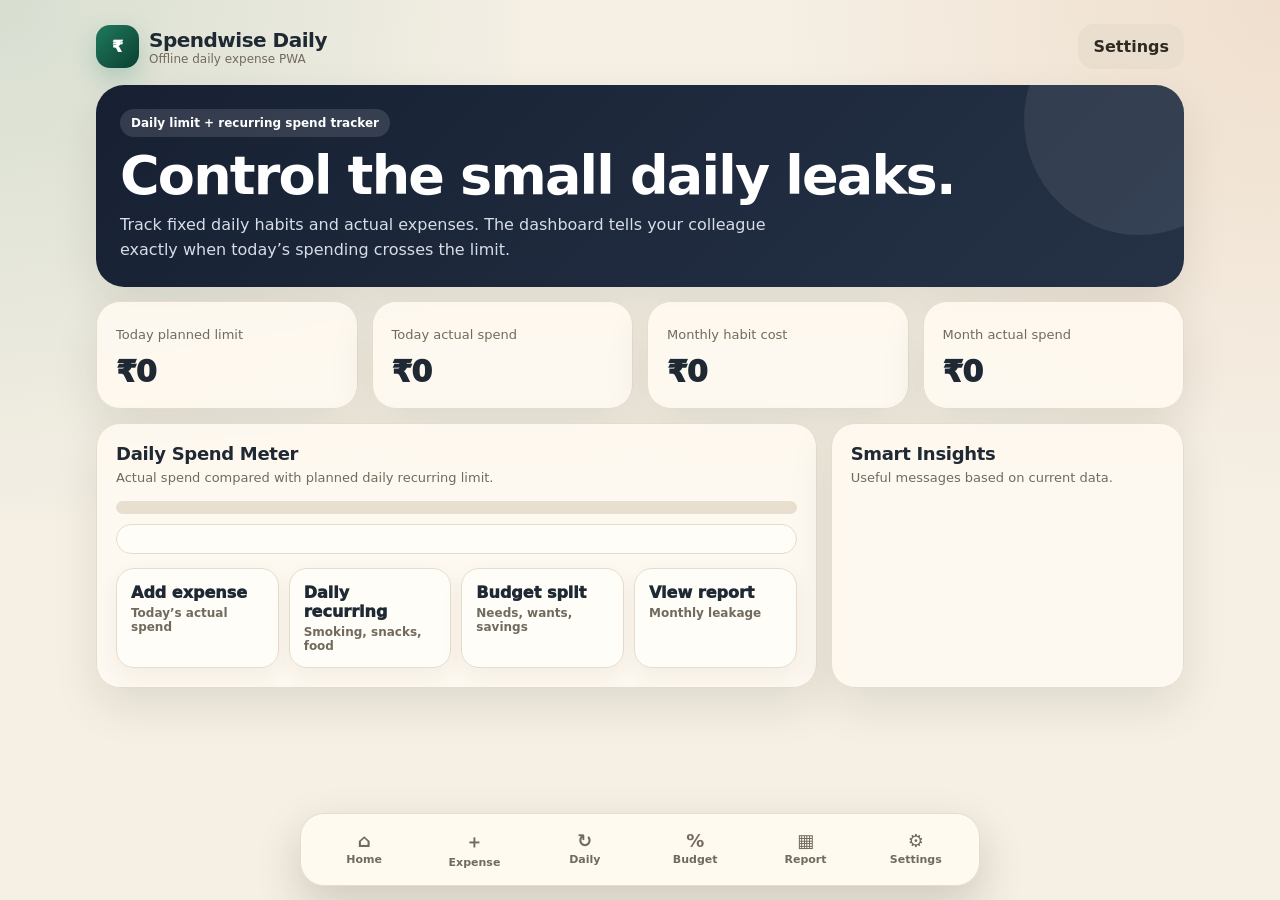
==== commit ee9be810: "Add files via upload" ====
--- a/index.html
+++ b/index.html
@@ -1,964 +1,8 @@
-<!DOCTYPE html>
-<html lang="en">
-<head>
-  <meta charset="UTF-8" />
-  <meta name="viewport" content="width=device-width, initial-scale=1.0"/>
-  <title>Spendwise Daily</title>
-
-  <style>
-    * {
-      box-sizing: border-box;
-      margin: 0;
-      padding: 0;
-      font-family: Inter, ui-sans-serif, system-ui, -apple-system, BlinkMacSystemFont, "Segoe UI", sans-serif;
-    }
-
-    :root {
-      --bg: #f3f0e8;
-      --ink: #1f2933;
-      --muted: #6b7280;
-      --card: #fffaf0;
-      --line: #e7dfd0;
-      --green: #1f7a5c;
-      --green-soft: #e7f4ee;
-      --orange: #c96a2b;
-      --orange-soft: #fff1e7;
-      --red: #b42318;
-      --red-soft: #fee4e2;
-      --blue: #245b85;
-      --blue-soft: #e8f2f8;
-      --dark: #18212f;
-    }
-
-    body {
-      background:
-        radial-gradient(circle at top left, rgba(31,122,92,.13), transparent 32%),
-        radial-gradient(circle at top right, rgba(201,106,43,.12), transparent 30%),
-        var(--bg);
-      color: var(--ink);
-      padding: 18px;
-    }
-
-    .app {
-      max-width: 1180px;
-      margin: auto;
-    }
-
-    .hero {
-      background: linear-gradient(135deg, #172033, #253246);
-      color: white;
-      border-radius: 30px;
-      padding: 30px;
-      margin-bottom: 18px;
-      position: relative;
-      overflow: hidden;
-    }
-
-    .hero::after {
-      content: "";
-      position: absolute;
-      right: -80px;
-      top: -80px;
-      width: 260px;
-      height: 260px;
-      border-radius: 50%;
-      background: rgba(255,255,255,.08);
-    }
-
-    .hero-row {
-      display: flex;
-      justify-content: space-between;
-      gap: 18px;
-      align-items: flex-end;
-      position: relative;
-      z-index: 2;
-    }
-
-    .hero h1 {
-      font-size: clamp(32px, 6vw, 56px);
-      letter-spacing: -1.8px;
-      margin-bottom: 8px;
-    }
-
-    .hero p {
-      color: #d7dde7;
-      line-height: 1.6;
-      max-width: 620px;
-    }
-
-    .pill {
-      display: inline-flex;
-      padding: 8px 12px;
-      border-radius: 999px;
-      font-size: 13px;
-      font-weight: 800;
-      background: rgba(255,255,255,.12);
-      color: white;
-      margin-bottom: 14px;
-    }
-
-    .grid {
-      display: grid;
-      grid-template-columns: repeat(12, 1fr);
-      gap: 16px;
-    }
-
-    .card {
-      background: rgba(255,250,240,.86);
-      backdrop-filter: blur(14px);
-      border: 1px solid var(--line);
-      border-radius: 26px;
-      padding: 22px;
-      box-shadow: 0 18px 35px rgba(40, 35, 25, .08);
-    }
-
-    .span-3 { grid-column: span 3; }
-    .span-4 { grid-column: span 4; }
-    .span-5 { grid-column: span 5; }
-    .span-6 { grid-column: span 6; }
-    .span-7 { grid-column: span 7; }
-    .span-8 { grid-column: span 8; }
-    .span-12 { grid-column: span 12; }
-
-    h2 {
-      font-size: 19px;
-      letter-spacing: -.3px;
-      margin-bottom: 5px;
-    }
-
-    .sub {
-      font-size: 13px;
-      color: var(--muted);
-      line-height: 1.5;
-      margin-bottom: 16px;
-    }
-
-    label {
-      display: block;
-      font-size: 12px;
-      text-transform: uppercase;
-      letter-spacing: .6px;
-      color: #6b5f4d;
-      font-weight: 900;
-      margin-bottom: 8px;
-    }
-
-    input, select {
-      width: 100%;
-      border: 1px solid #d9cfbd;
-      background: #fffdf8;
-      border-radius: 16px;
-      padding: 14px;
-      font-size: 15px;
-      color: var(--ink);
-      outline: none;
-    }
-
-    input:focus, select:focus {
-      border-color: var(--green);
-      box-shadow: 0 0 0 4px rgba(31,122,92,.12);
-    }
-
-    button {
-      border: 0;
-      border-radius: 16px;
-      padding: 14px 16px;
-      font-weight: 900;
-      cursor: pointer;
-      transition: .18s ease;
-    }
-
-    button:hover {
-      transform: translateY(-1px);
-    }
-
-    .primary {
-      background: var(--green);
-      color: white;
-    }
-
-    .secondary {
-      background: #efe7d8;
-      color: #2f2a22;
-    }
-
-    .danger {
-      background: var(--red-soft);
-      color: var(--red);
-      padding: 9px 11px;
-      font-size: 12px;
-    }
-
-    .form-grid {
-      display: grid;
-      grid-template-columns: 1fr 1fr;
-      gap: 14px;
-    }
-
-    .full {
-      grid-column: 1 / -1;
-    }
-
-    .stat h3 {
-      font-size: 29px;
-      letter-spacing: -1px;
-      margin-top: 8px;
-    }
-
-    .stat p {
-      color: var(--muted);
-      font-size: 13px;
-      line-height: 1.45;
-    }
-
-    .meter {
-      height: 13px;
-      background: #e8dfcf;
-      border-radius: 999px;
-      overflow: hidden;
-      margin: 12px 0 8px;
-    }
-
-    .bar {
-      height: 100%;
-      width: 0%;
-      border-radius: 999px;
-      transition: .35s ease;
-    }
-
-    .green { background: var(--green); }
-    .orange { background: var(--orange); }
-    .red { background: var(--red); }
-    .blue { background: var(--blue); }
-
-    .daily-box {
-      background: #fffdf8;
-      border: 1px solid var(--line);
-      border-radius: 22px;
-      padding: 18px;
-      margin-top: 12px;
-    }
-
-    .daily-row, .item {
-      display: flex;
-      justify-content: space-between;
-      gap: 14px;
-      align-items: center;
-    }
-
-    .big-number {
-      font-size: clamp(34px, 7vw, 58px);
-      font-weight: 950;
-      letter-spacing: -2px;
-      margin: 8px 0;
-    }
-
-    .good { color: var(--green); }
-    .bad { color: var(--red); }
-    .warn { color: var(--orange); }
-
-    .list {
-      display: flex;
-      flex-direction: column;
-      gap: 10px;
-      max-height: 390px;
-      overflow: auto;
-      padding-right: 4px;
-    }
-
-    .item {
-      background: #fffdf8;
-      border: 1px solid var(--line);
-      border-radius: 18px;
-      padding: 14px;
-    }
-
-    .item strong {
-      display: block;
-      margin-bottom: 3px;
-    }
-
-    .item small {
-      color: var(--muted);
-    }
-
-    .tag {
-      display: inline-flex;
-      padding: 6px 9px;
-      border-radius: 999px;
-      font-size: 12px;
-      font-weight: 900;
-      margin-top: 7px;
-    }
-
-    .tag-green { background: var(--green-soft); color: var(--green); }
-    .tag-orange { background: var(--orange-soft); color: var(--orange); }
-    .tag-red { background: var(--red-soft); color: var(--red); }
-    .tag-blue { background: var(--blue-soft); color: var(--blue); }
-
-    .insight {
-      background: #fffdf8;
-      border: 1px solid var(--line);
-      border-radius: 18px;
-      padding: 14px;
-      line-height: 1.55;
-      color: #3f3a31;
-      margin-top: 10px;
-    }
-
-    .range-row {
-      margin-top: 16px;
-    }
-
-    .range-head {
-      display: flex;
-      justify-content: space-between;
-      margin-bottom: 9px;
-      font-weight: 900;
-    }
-
-    input[type="range"] {
-      padding: 0;
-      accent-color: var(--green);
-    }
-
-    .tabs {
-      display: flex;
-      background: #efe7d8;
-      border-radius: 18px;
-      padding: 5px;
-      margin-bottom: 16px;
-    }
-
-    .tab {
-      flex: 1;
-      background: transparent;
-      color: #6b5f4d;
-      padding: 11px;
-    }
-
-    .tab.active {
-      background: #fffdf8;
-      color: var(--ink);
-      box-shadow: 0 6px 15px rgba(30,25,15,.08);
-    }
-
-    .empty {
-      text-align: center;
-      color: var(--muted);
-      padding: 22px;
-      border: 1px dashed #d9cfbd;
-      border-radius: 18px;
-      background: #fffdf8;
-    }
-
-    @media(max-width: 900px) {
-      .span-3, .span-4, .span-5, .span-6, .span-7, .span-8 {
-        grid-column: span 12;
-      }
-
-      .hero-row {
-        flex-direction: column;
-        align-items: flex-start;
-      }
-
-      .form-grid {
-        grid-template-columns: 1fr;
-      }
-
-      body {
-        padding: 12px;
-      }
-
-      .hero, .card {
-        border-radius: 22px;
-      }
-    }
-  </style>
-</head>
-
-<body>
-  <main class="app">
-    <section class="hero">
-      <div class="hero-row">
-        <div>
-          <span class="pill">Daily spending limit + recurring habits tracker</span>
-          <h1>Spendwise Daily</h1>
-          <p>
-            Plan your salary, set your daily lifestyle cost, track real spending, and see how small daily habits affect your monthly savings.
-          </p>
-        </div>
-        <button class="secondary" onclick="resetAll()">Reset Data</button>
-      </div>
-    </section>
-
-    <section class="grid">
-      <div class="card span-3 stat">
-        <label>Monthly Salary</label>
-        <input id="salary" type="number" placeholder="30000" oninput="setSalary()" />
-        <h3 id="salaryText">₹0</h3>
-        <p>Your income base for this month.</p>
-      </div>
-
-      <div class="card span-3 stat">
-        <p>Today Planned Limit</p>
-        <h3 id="dailyLimitText">₹0</h3>
-        <p>Based on daily recurring expenses.</p>
-      </div>
-
-      <div class="card span-3 stat">
-        <p>Today Actual Spend</p>
-        <h3 id="todaySpendText">₹0</h3>
-        <p>Manual expenses added today.</p>
-      </div>
-
-      <div class="card span-3 stat">
-        <p>Monthly Habit Cost</p>
-        <h3 id="monthlyHabitText">₹0</h3>
-        <p>Daily recurring expenses × 30 days.</p>
-      </div>
-
-      <div class="card span-8">
-        <h2>Daily Spend Meter</h2>
-        <p class="sub">This is the most important section. It tells the user if today’s spending is under control or already crossed.</p>
-
-        <div class="daily-box">
-          <div class="daily-row">
-            <div>
-              <label>Status</label>
-              <div class="big-number" id="dailyStatus">₹0</div>
-              <p id="dailyStatusText" class="sub">Add recurring and daily expenses to see your report.</p>
-            </div>
-            <div style="min-width: 160px; text-align:right;">
-              <span id="dailyBadge" class="tag tag-blue">Not started</span>
-            </div>
-          </div>
-
-          <div class="meter">
-            <div id="dailyMeterBar" class="bar blue"></div>
-          </div>
-
-          <p id="dailyMeterHint" class="sub">Your daily meter will update automatically.</p>
-        </div>
-      </div>
-
-      <div class="card span-4">
-        <h2>Monthly Impact</h2>
-        <p class="sub">Show the user the real result of daily spending.</p>
-        <div id="monthlyImpact"></div>
-      </div>
-
-      <div class="card span-5">
-        <h2>Add Recurring Daily Expense</h2>
-        <p class="sub">For fixed daily habits like smoking, snacks, tea, food ordering, parking, petrol.</p>
-
-        <div class="form-grid">
-          <div>
-            <label>Name</label>
-            <input id="recName" placeholder="Smoking, snacks, tea..." />
-          </div>
-
-          <div>
-            <label>Daily Amount</label>
-            <input id="recAmount" type="number" placeholder="30" />
-          </div>
-
-          <div>
-            <label>Category</label>
-            <select id="recCategory">
-              <option value="wants">Wants</option>
-              <option value="needs">Needs</option>
-              <option value="badHabit">Bad Habit</option>
-              <option value="food">Food</option>
-              <option value="travel">Travel</option>
-            </select>
-          </div>
-
-          <div>
-            <label>Frequency</label>
-            <select id="recFrequency">
-              <option value="daily">Every day</option>
-              <option value="workdays">Only workdays</option>
-            </select>
-          </div>
-
-          <button class="primary full" onclick="addRecurring()">Add Daily Recurring</button>
-        </div>
-      </div>
-
-      <div class="card span-7">
-        <h2>Add Today’s Actual Expense</h2>
-        <p class="sub">This is what the user actually spent today. The app compares it with the daily limit.</p>
-
-        <div class="form-grid">
-          <div>
-            <label>Expense Name</label>
-            <input id="expName" placeholder="Extra snacks, petrol, online food..." />
-          </div>
-
-          <div>
-            <label>Amount</label>
-            <input id="expAmount" type="number" placeholder="250" />
-          </div>
-
-          <div>
-            <label>Category</label>
-            <select id="expCategory">
-              <option value="food">Food</option>
-              <option value="snacks">Snacks</option>
-              <option value="travel">Travel</option>
-              <option value="badHabit">Bad Habit</option>
-              <option value="needs">Needs</option>
-              <option value="wants">Wants</option>
-              <option value="savings">Savings</option>
-              <option value="debt">Debt</option>
-            </select>
-          </div>
-
-          <div>
-            <label>Date</label>
-            <input id="expDate" type="date" />
-          </div>
-
-          <button class="primary full" onclick="addExpense()">Add Expense</button>
-        </div>
-      </div>
-
-      <div class="card span-5">
-        <h2>Budget Split</h2>
-        <p class="sub">Plan salary using percentage. Daily tracking will show whether user is following the plan.</p>
-
-        <div class="range-row">
-          <div class="range-head">
-            <span>Needs</span>
-            <span id="needsPercentText">50%</span>
-          </div>
-          <input id="needsPercent" type="range" min="0" max="100" value="50" oninput="updateBudget()" />
-        </div>
-
-        <div class="range-row">
-          <div class="range-head">
-            <span>Wants</span>
-            <span id="wantsPercentText">30%</span>
-          </div>
-          <input id="wantsPercent" type="range" min="0" max="100" value="30" oninput="updateBudget()" />
-        </div>
-
-        <div class="range-row">
-          <div class="range-head">
-            <span>Savings</span>
-            <span id="savingsPercentText">20%</span>
-          </div>
-          <input id="savingsPercent" type="range" min="0" max="100" value="20" oninput="updateBudget()" />
-        </div>
-
-        <div id="budgetWarning" class="insight"></div>
-      </div>
-
-      <div class="card span-7">
-        <h2>Budget Progress</h2>
-        <p class="sub">See how much salary is planned and spent in each category.</p>
-        <div id="budgetProgress"></div>
-      </div>
-
-      <div class="card span-6">
-        <div class="tabs">
-          <button id="tabRecurring" class="tab active" onclick="switchTab('recurring')">Recurring</button>
-          <button id="tabExpenses" class="tab" onclick="switchTab('expenses')">Today Expenses</button>
-        </div>
-
-        <div id="listArea"></div>
-      </div>
-
-      <div class="card span-6">
-        <h2>Smart Money Report</h2>
-        <p class="sub">This is where the app feels useful, not just like data entry.</p>
-        <div id="insights"></div>
-      </div>
-    </section>
-  </main>
-
-  <script>
-    const todayISO = new Date().toISOString().slice(0, 10);
-
-    let state = JSON.parse(localStorage.getItem("spendwiseDaily")) || {
-      salary: 0,
-      budget: {
-        needs: 50,
-        wants: 30,
-        savings: 20
-      },
-      recurring: [],
-      expenses: []
-    };
-
-    let activeTab = "recurring";
-
-    const rupee = (n) => "₹" + Math.round(Number(n || 0)).toLocaleString("en-IN");
-
-    function save() {
-      localStorage.setItem("spendwiseDaily", JSON.stringify(state));
-      render();
-    }
-
-    function setSalary() {
-      state.salary = Number(document.getElementById("salary").value || 0);
-      save();
-    }
-
-    function updateBudget() {
-      state.budget.needs = Number(document.getElementById("needsPercent").value);
-      state.budget.wants = Number(document.getElementById("wantsPercent").value);
-      state.budget.savings = Number(document.getElementById("savingsPercent").value);
-      save();
-    }
-
-    function addRecurring() {
-      const name = document.getElementById("recName").value.trim();
-      const amount = Number(document.getElementById("recAmount").value);
-      const category = document.getElementById("recCategory").value;
-      const frequency = document.getElementById("recFrequency").value;
-
-      if (!name || !amount || amount <= 0) {
-        alert("Add recurring expense name and valid daily amount.");
-        return;
-      }
-
-      state.recurring.unshift({
-        id: Date.now(),
-        name,
-        amount,
-        category,
-        frequency
-      });
-
-      document.getElementById("recName").value = "";
-      document.getElementById("recAmount").value = "";
-
-      activeTab = "recurring";
-      save();
-    }
-
-    function addExpense() {
-      const name = document.getElementById("expName").value.trim();
-      const amount = Number(document.getElementById("expAmount").value);
-      const category = document.getElementById("expCategory").value;
-      const date = document.getElementById("expDate").value || todayISO;
-
-      if (!name || !amount || amount <= 0) {
-        alert("Add expense name and valid amount.");
-        return;
-      }
-
-      state.expenses.unshift({
-        id: Date.now(),
-        name,
-        amount,
-        category,
-        date
-      });
-
-      document.getElementById("expName").value = "";
-      document.getElementById("expAmount").value = "";
-      document.getElementById("expDate").value = todayISO;
-
-      activeTab = "expenses";
-      save();
-    }
-
-    function removeRecurring(id) {
-      state.recurring = state.recurring.filter(item => item.id !== id);
-      save();
-    }
-
-    function removeExpense(id) {
-      state.expenses = state.expenses.filter(item => item.id !== id);
-      save();
-    }
-
-    function getDailyLimit() {
-      return state.recurring.reduce((sum, item) => {
-        if (item.frequency === "workdays") return sum + item.amount;
-        return sum + item.amount;
-      }, 0);
-    }
-
-    function getTodayExpenses() {
-      return state.expenses
-        .filter(item => item.date === todayISO)
-        .reduce((sum, item) => sum + item.amount, 0);
-    }
-
-    function getSpentByCategory(category) {
-      return state.expenses
-        .filter(item => item.category === category)
-        .reduce((sum, item) => sum + item.amount, 0);
-    }
-
-    function getRecurringMonthly() {
-      return state.recurring.reduce((sum, item) => {
-        const days = item.frequency === "workdays" ? 22 : 30;
-        return sum + (item.amount * days);
-      }, 0);
-    }
-
-    function switchTab(tab) {
-      activeTab = tab;
-      renderLists();
-    }
-
-    function renderDailyMeter() {
-      const limit = getDailyLimit();
-      const today = getTodayExpenses();
-      const diff = today - limit;
-      const percentage = limit ? Math.min((today / limit) * 100, 140) : 0;
-
-      const status = document.getElementById("dailyStatus");
-      const text = document.getElementById("dailyStatusText");
-      const badge = document.getElementById("dailyBadge");
-      const bar = document.getElementById("dailyMeterBar");
-      const hint = document.getElementById("dailyMeterHint");
-
-      bar.style.width = Math.min(percentage, 100) + "%";
-
-      if (!limit && !today) {
-        status.innerText = "₹0";
-        status.className = "big-number";
-        text.innerText = "Add recurring daily expenses to create your daily spend limit.";
-        badge.className = "tag tag-blue";
-        badge.innerText = "Not started";
-        bar.className = "bar blue";
-        hint.innerText = "Example: Smoking ₹30/day + snacks ₹50/day + food ordering ₹100/day.";
-        return;
-      }
-
-      if (today > limit) {
-        status.innerText = rupee(diff);
-        status.className = "big-number bad";
-        text.innerText = "Daily limit crossed. This is the exact extra amount spent today.";
-        badge.className = "tag tag-red";
-        badge.innerText = "Over limit";
-        bar.className = "bar red";
-        hint.innerText = `Today you planned ${rupee(limit)} but spent ${rupee(today)}.`;
-      } else {
-        status.innerText = rupee(limit - today);
-        status.className = "big-number good";
-        text.innerText = "You are still inside today's spending limit.";
-        badge.className = "tag tag-green";
-        badge.innerText = "Under control";
-        bar.className = "bar green";
-        hint.innerText = `Today limit is ${rupee(limit)} and you spent ${rupee(today)}.`;
-      }
-    }
-
-    function renderBudgetProgress() {
-      const container = document.getElementById("budgetProgress");
-      const categories = [
-        { key: "needs", label: "Needs", color: "blue" },
-        { key: "wants", label: "Wants", color: "orange" },
-        { key: "savings", label: "Savings", color: "green" },
-        { key: "debt", label: "Debt", color: "red" }
-      ];
-
-      container.innerHTML = categories.map(cat => {
-        const budgetAmount = cat.key === "debt"
-          ? state.salary * 0.15
-          : state.salary * ((state.budget[cat.key] || 0) / 100);
-
-        const spent = getSpentByCategory(cat.key);
-        const percent = budgetAmount ? Math.min((spent / budgetAmount) * 100, 100) : 0;
-        const remaining = budgetAmount - spent;
-
-        return `
-          <div class="daily-box">
-            <div class="daily-row">
-              <div>
-                <strong>${cat.label}</strong>
-                <p class="sub">${rupee(spent)} used from ${rupee(budgetAmount)}</p>
-              </div>
-              <span class="tag ${remaining < 0 ? "tag-red" : "tag-blue"}">
-                ${remaining < 0 ? "Over " + rupee(Math.abs(remaining)) : "Left " + rupee(remaining)}
-              </span>
-            </div>
-            <div class="meter">
-              <div class="bar ${remaining < 0 ? "red" : cat.color}" style="width:${percent}%"></div>
-            </div>
-          </div>
-        `;
-      }).join("");
-    }
-
-    function renderLists() {
-      document.getElementById("tabRecurring").classList.toggle("active", activeTab === "recurring");
-      document.getElementById("tabExpenses").classList.toggle("active", activeTab === "expenses");
-
-      const area = document.getElementById("listArea");
-
-      if (activeTab === "recurring") {
-        if (!state.recurring.length) {
-          area.innerHTML = `<div class="empty">No recurring daily expenses added yet.</div>`;
-          return;
-        }
-
-        area.innerHTML = `
-          <div class="list">
-            ${state.recurring.map(item => `
-              <div class="item">
-                <div>
-                  <strong>${item.name}</strong>
-                  <small>${rupee(item.amount)} per day • ${item.category} • ${item.frequency}</small>
-                  <br/>
-                  <span class="tag tag-orange">${rupee(item.amount * (item.frequency === "workdays" ? 22 : 30))}/month</span>
-                </div>
-                <button class="danger" onclick="removeRecurring(${item.id})">Delete</button>
-              </div>
-            `).join("")}
-          </div>
-        `;
-      }
-
-      if (activeTab === "expenses") {
-        const todayExpenses = state.expenses.filter(item => item.date === todayISO);
-
-        if (!todayExpenses.length) {
-          area.innerHTML = `<div class="empty">No actual expenses added for today.</div>`;
-          return;
-        }
-
-        area.innerHTML = `
-          <div class="list">
-            ${todayExpenses.map(item => `
-              <div class="item">
-                <div>
-                  <strong>${item.name}</strong>
-                  <small>${item.category} • ${item.date}</small>
-                  <br/>
-                  <span class="tag tag-blue">${rupee(item.amount)}</span>
-                </div>
-                <button class="danger" onclick="removeExpense(${item.id})">Delete</button>
-              </div>
-            `).join("")}
-          </div>
-        `;
-      }
-    }
-
-    function renderMonthlyImpact() {
-      const monthly = getRecurringMonthly();
-      const yearly = monthly * 12;
-
-      document.getElementById("monthlyImpact").innerHTML = `
-        <div class="insight">
-          Your recurring daily habits cost <strong>${rupee(monthly)}</strong> this month.
-        </div>
-        <div class="insight">
-          Yearly impact becomes <strong>${rupee(yearly)}</strong>.
-        </div>
-        <div class="insight">
-          Reducing only 50% can save around <strong>${rupee(monthly / 2)}</strong> every month.
-        </div>
-      `;
-    }
-
-    function renderInsights() {
-      const limit = getDailyLimit();
-      const today = getTodayExpenses();
-      const monthly = getRecurringMonthly();
-      const salary = state.salary;
-      const badHabitMonthly = state.recurring
-        .filter(item => item.category === "badHabit")
-        .reduce((sum, item) => sum + item.amount * (item.frequency === "workdays" ? 22 : 30), 0);
-
-      const insights = [];
-
-      if (!salary) {
-        insights.push("Add monthly salary first. Then the app can compare spending with income.");
-      }
-
-      if (!state.recurring.length) {
-        insights.push("Add fixed daily expenses like smoking, tea, snacks, food ordering, parking or petrol.");
-      }
-
-      if (limit && today > limit) {
-        insights.push(`Today’s daily spend limit is crossed by ${rupee(today - limit)}. If this happens daily, it can become ${rupee((today - limit) * 30)} extra per month.`);
-      }
-
-      if (limit && today < limit) {
-        insights.push(`You are under today’s daily limit by ${rupee(limit - today)}. Good control for today.`);
-      }
-
-      if (salary && monthly > salary * 0.25) {
-        insights.push(`Your recurring daily expenses are taking more than 25% of your salary. This needs attention.`);
-      }
-
-      if (badHabitMonthly > 0) {
-        insights.push(`Bad habit cost is ${rupee(badHabitMonthly)} per month. Cutting it by half saves ${rupee(badHabitMonthly / 2)} monthly.`);
-      }
-
-      if (salary && monthly < salary * 0.15 && monthly > 0) {
-        insights.push("Your daily recurring expenses are still manageable compared to salary. Keep tracking actual daily spending.");
-      }
-
-      document.getElementById("insights").innerHTML = insights.map(i => `
-        <div class="insight">${i}</div>
-      `).join("");
-    }
-
-    function render() {
-      document.getElementById("salary").value = state.salary || "";
-      document.getElementById("salaryText").innerText = rupee(state.salary);
-
-      document.getElementById("needsPercent").value = state.budget.needs;
-      document.getElementById("wantsPercent").value = state.budget.wants;
-      document.getElementById("savingsPercent").value = state.budget.savings;
-
-      document.getElementById("needsPercentText").innerText = state.budget.needs + "%";
-      document.getElementById("wantsPercentText").innerText = state.budget.wants + "%";
-      document.getElementById("savingsPercentText").innerText = state.budget.savings + "%";
-
-      const totalBudget = state.budget.needs + state.budget.wants + state.budget.savings;
-      document.getElementById("budgetWarning").innerHTML =
-        totalBudget === 100
-          ? "Your budget split is balanced at <strong>100%</strong>."
-          : `Your budget split is <strong>${totalBudget}%</strong>. Adjust it to 100%.`;
-
-      const dailyLimit = getDailyLimit();
-      const todaySpend = getTodayExpenses();
-      const monthlyHabit = getRecurringMonthly();
-
-      document.getElementById("dailyLimitText").innerText = rupee(dailyLimit);
-      document.getElementById("todaySpendText").innerText = rupee(todaySpend);
-      document.getElementById("monthlyHabitText").innerText = rupee(monthlyHabit);
-
-      renderDailyMeter();
-      renderBudgetProgress();
-      renderMonthlyImpact();
-      renderInsights();
-      renderLists();
-    }
-
-    function resetAll() {
-      if (!confirm("Delete all saved data from this browser?")) return;
-
-      localStorage.removeItem("spendwiseDaily");
-
-      state = {
-        salary: 0,
-        budget: {
-          needs: 50,
-          wants: 30,
-          savings: 20
-        },
-        recurring: [],
-        expenses: []
-      };
-
-      activeTab = "recurring";
-      render();
-    }
-
-    document.getElementById("expDate").value = todayISO;
-    render();
-  </script>
-</body>
-</html>
+<!DOCTYPE html><html lang="en"><head><meta charset="UTF-8"><meta name="viewport" content="width=device-width,initial-scale=1.0"><title>Spendwise Daily</title><link rel="manifest" href="manifest.json"><meta name="theme-color" content="#1f7a5c"><meta name="mobile-web-app-capable" content="yes"><meta name="apple-mobile-web-app-capable" content="yes"><meta name="apple-mobile-web-app-title" content="Spendwise"><link rel="apple-touch-icon" href="icon-192.png"><link rel="stylesheet" href="styles.css"></head><body data-page="dashboard"><main class="wrap"><header class="topbar"><div class="brand"><div class="logo">₹</div><div><h1>Spendwise Daily</h1><p>Offline daily expense PWA</p></div></div><a class="btn" href="settings.html">Settings</a></header><section class="hero"><span class="eyebrow">Daily limit + recurring spend tracker</span><h2>Control the small daily leaks.</h2><p>Track fixed daily habits and actual expenses. The dashboard tells your colleague exactly when today’s spending crosses the limit.</p></section><section class="grid"><div class="card span-3 stat"><p class="sub">Today planned limit</p><div class="num" id="dailyLimit">₹0</div></div><div class="card span-3 stat"><p class="sub">Today actual spend</p><div class="num" id="todaySpend">₹0</div></div><div class="card span-3 stat"><p class="sub">Monthly habit cost</p><div class="num" id="monthlyHabit">₹0</div></div><div class="card span-3 stat"><p class="sub">Month actual spend</p><div class="num" id="monthSpend">₹0</div></div><div class="card span-8"><h3>Daily Spend Meter</h3><p class="sub">Actual spend compared with planned daily recurring limit.</p><div class="meter"><div id="dailyBar" class="bar blue"></div></div><div id="dailyResult" class="insight"></div><div class="quick"><a href="expense.html">Add expense<span>Today’s actual spend</span></a><a href="recurring.html">Daily recurring<span>Smoking, snacks, food</span></a><a href="budget.html">Budget split<span>Needs, wants, savings</span></a><a href="reports.html">View report<span>Monthly leakage</span></a></div></div><div class="card span-4"><h3>Smart Insights</h3><p class="sub">Useful messages based on current data.</p><div id="quickInsights"></div></div></section></main><nav class="bottom-nav">
+  <a data-page="dashboard" href="index.html"><b>⌂</b>Home</a>
+  <a data-page="expense" href="expense.html"><b>＋</b>Expense</a>
+  <a data-page="recurring" href="recurring.html"><b>↻</b>Daily</a>
+  <a data-page="budget" href="budget.html"><b>%</b>Budget</a>
+  <a data-page="reports" href="reports.html"><b>▦</b>Report</a>
+  <a data-page="settings" href="settings.html"><b>⚙</b>Settings</a>
+</nav><script src="app.js"></script></body></html>
--- a/styles.css
+++ b/styles.css
@@ -0,0 +1,7 @@
+:root{
+  --bg:#f5efe4;--surface:#fffaf1;--surface2:#fffdf8;--ink:#1f2933;--muted:#716a5d;--line:#e5dccb;
+  --green:#1f7a5c;--green2:#155f48;--orange:#c96a2b;--red:#b42318;--blue:#245b85;--shadow:0 18px 45px rgba(43,35,22,.10)
+}
+*{box-sizing:border-box;margin:0;padding:0;font-family:Inter,system-ui,-apple-system,BlinkMacSystemFont,"Segoe UI",sans-serif}
+body{background:radial-gradient(circle at top left,rgba(31,122,92,.14),transparent 34%),radial-gradient(circle at top right,rgba(201,106,43,.12),transparent 32%),var(--bg);color:var(--ink);min-height:100vh;padding-bottom:92px}
+a{text-decoration:none;color:inherit}.wrap{max-width:1120px;margin:auto;padding:16px}.topbar{display:flex;justify-content:space-between;align-items:center;gap:14px;margin:8px 0 16px}.brand{display:flex;align-items:center;gap:10px}.logo{width:43px;height:43px;border-radius:14px;background:linear-gradient(135deg,var(--green),#0b3f31);display:grid;place-items:center;color:#fff;font-weight:950;box-shadow:0 10px 25px rgba(31,122,92,.25)}.brand h1{font-size:20px;letter-spacing:-.5px}.brand p{font-size:12px;color:var(--muted)}.btn{border:0;border-radius:16px;padding:13px 15px;font-weight:900;background:#eadfce;color:#2f2a22;cursor:pointer}.btn.primary{background:var(--green);color:white}.btn.danger{background:#fee4e2;color:var(--red)}.hero{background:linear-gradient(135deg,#172033,#253246);color:white;border-radius:28px;padding:24px;box-shadow:var(--shadow);overflow:hidden;position:relative}.hero:after{content:"";position:absolute;right:-70px;top:-80px;width:230px;height:230px;background:rgba(255,255,255,.08);border-radius:50%}.hero>*{position:relative;z-index:1}.hero .eyebrow{display:inline-flex;border-radius:999px;padding:7px 11px;background:rgba(255,255,255,.12);font-size:12px;font-weight:850;margin-bottom:12px}.hero h2{font-size:clamp(28px,7vw,54px);letter-spacing:-1.8px;line-height:1}.hero p{margin-top:10px;color:#d7dde7;line-height:1.55;max-width:650px}.grid{display:grid;grid-template-columns:repeat(12,1fr);gap:14px;margin-top:14px}.span-3{grid-column:span 3}.span-4{grid-column:span 4}.span-5{grid-column:span 5}.span-6{grid-column:span 6}.span-7{grid-column:span 7}.span-8{grid-column:span 8}.span-12{grid-column:span 12}.card{background:rgba(255,250,241,.9);border:1px solid var(--line);border-radius:24px;padding:19px;box-shadow:var(--shadow);backdrop-filter:blur(12px)}.card h3{font-size:18px;letter-spacing:-.3px}.sub{font-size:13px;color:var(--muted);line-height:1.5;margin-top:4px}.stat .num{font-size:30px;font-weight:950;letter-spacing:-1.2px;margin-top:10px}.meter{height:13px;background:#e9dfcf;border-radius:999px;overflow:hidden;margin:13px 0 8px}.bar{height:100%;width:0;border-radius:999px;transition:.3s}.green{background:var(--green)}.orange{background:var(--orange)}.red{background:var(--red)}.blue{background:var(--blue)}.tag{display:inline-flex;border-radius:999px;padding:6px 10px;font-size:12px;font-weight:900;margin-top:8px}.tag.green{background:#e7f4ee;color:var(--green)}.tag.orange{background:#fff1e7;color:var(--orange)}.tag.red{background:#fee4e2;color:var(--red)}.tag.blue{background:#e8f2f8;color:var(--blue)}label{display:block;font-size:12px;letter-spacing:.6px;text-transform:uppercase;color:#6b5f4d;font-weight:950;margin-bottom:8px}input,select{width:100%;border:1px solid #d9cfbd;background:#fffdf8;border-radius:16px;padding:14px;font-size:15px;outline:none;color:var(--ink)}input:focus,select:focus{border-color:var(--green);box-shadow:0 0 0 4px rgba(31,122,92,.12)}.form-grid{display:grid;grid-template-columns:1fr 1fr;gap:13px}.full{grid-column:1/-1}.list{display:flex;flex-direction:column;gap:10px}.item{background:var(--surface2);border:1px solid var(--line);border-radius:18px;padding:14px;display:flex;align-items:center;justify-content:space-between;gap:12px}.item strong{display:block}.item small{color:var(--muted);line-height:1.4}.insight{background:var(--surface2);border:1px solid var(--line);border-radius:18px;padding:14px;line-height:1.55;margin-top:10px;color:#423b31}.quick{display:grid;grid-template-columns:repeat(4,1fr);gap:10px;margin-top:14px}.quick a{background:var(--surface2);border:1px solid var(--line);border-radius:18px;padding:14px;font-weight:950;box-shadow:0 8px 22px rgba(43,35,22,.06)}.quick span{display:block;color:var(--muted);font-size:12px;margin-top:4px;font-weight:700}.bottom-nav{position:fixed;left:50%;bottom:14px;transform:translateX(-50%);width:min(680px,calc(100% - 22px));background:rgba(255,250,241,.96);border:1px solid var(--line);box-shadow:0 18px 45px rgba(36,28,15,.18);border-radius:24px;padding:8px;display:grid;grid-template-columns:repeat(6,1fr);z-index:20;backdrop-filter:blur(14px)}.bottom-nav a{text-align:center;font-size:11px;color:var(--muted);font-weight:850;padding:8px 3px;border-radius:17px}.bottom-nav a b{display:block;font-size:18px;margin-bottom:2px}.bottom-nav a.active{background:#edf7f2;color:var(--green)}.page-title{margin:8px 0 13px}.page-title h2{font-size:30px;letter-spacing:-1px}.range-row{margin-top:16px}.range-head{display:flex;justify-content:space-between;font-weight:950;margin-bottom:9px}input[type=range]{padding:0;accent-color:var(--green)}.empty{text-align:center;padding:24px;color:var(--muted);border:1px dashed #d9cfbd;border-radius:18px;background:var(--surface2)}.notice{background:#edf7f2;border:1px solid #cae8dc;color:#155f48;border-radius:18px;padding:13px;line-height:1.45;margin-top:12px;font-size:14px}.install-box{display:none}.install-box.show{display:block}@media(max-width:900px){.span-3,.span-4,.span-5,.span-6,.span-7,.span-8{grid-column:span 12}.quick{grid-template-columns:1fr 1fr}.form-grid{grid-template-columns:1fr}.wrap{padding:12px}.hero,.card{border-radius:22px}.bottom-nav{grid-template-columns:repeat(6,1fr)}}
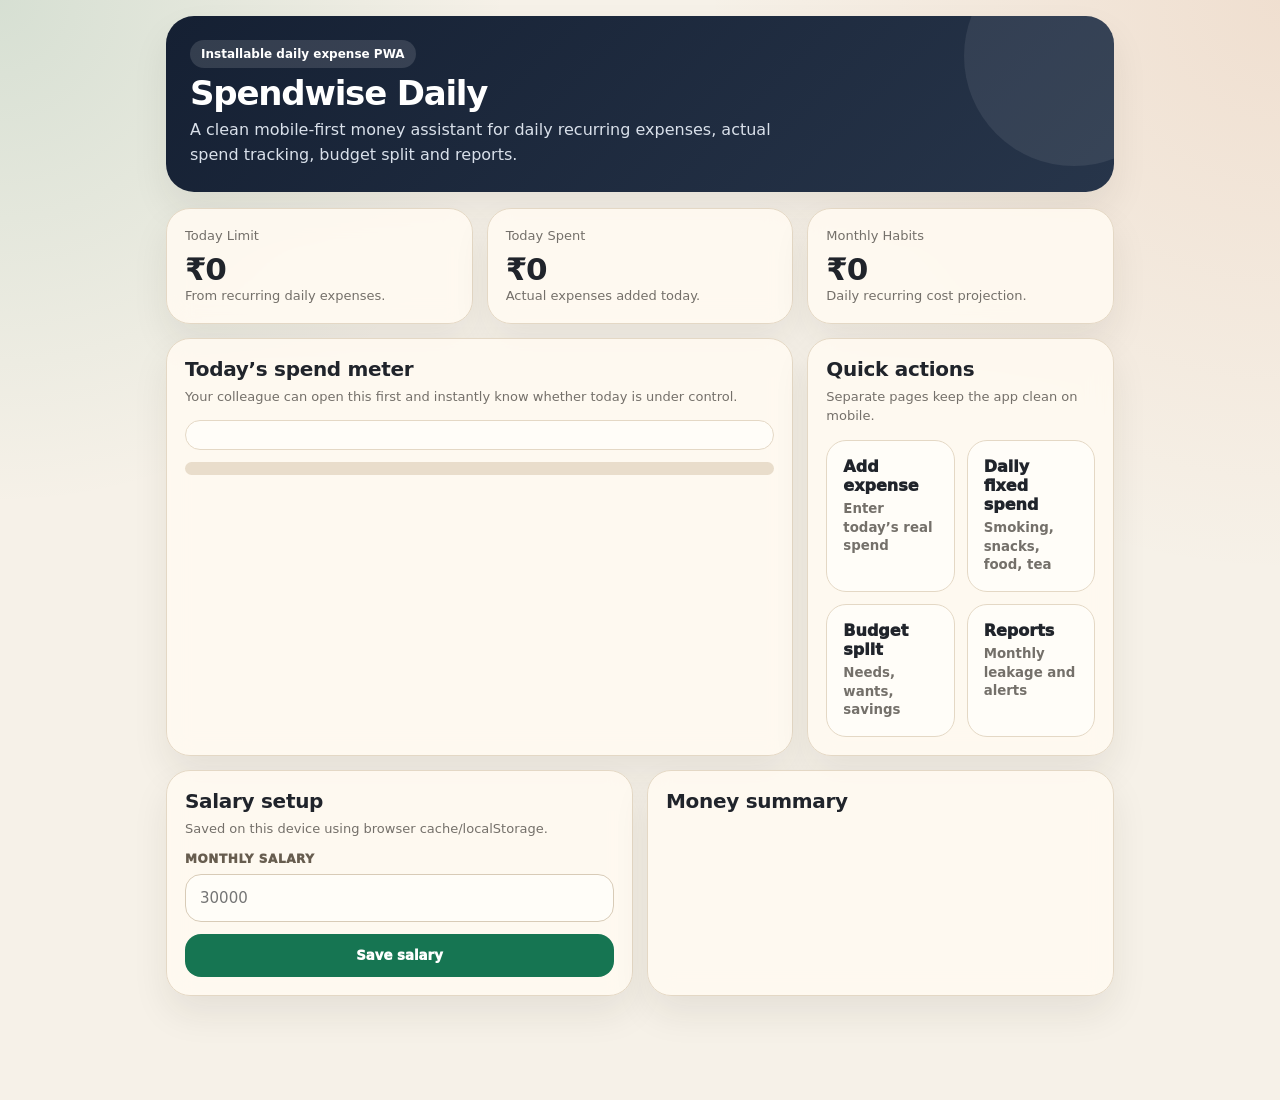
==== commit 6c04f677: "Add files via upload" ====
--- a/index.html
+++ b/index.html
@@ -1,8 +1 @@
-<!DOCTYPE html><html lang="en"><head><meta charset="UTF-8"><meta name="viewport" content="width=device-width,initial-scale=1.0"><title>Spendwise Daily</title><link rel="manifest" href="manifest.json"><meta name="theme-color" content="#1f7a5c"><meta name="mobile-web-app-capable" content="yes"><meta name="apple-mobile-web-app-capable" content="yes"><meta name="apple-mobile-web-app-title" content="Spendwise"><link rel="apple-touch-icon" href="icon-192.png"><link rel="stylesheet" href="styles.css"></head><body data-page="dashboard"><main class="wrap"><header class="topbar"><div class="brand"><div class="logo">₹</div><div><h1>Spendwise Daily</h1><p>Offline daily expense PWA</p></div></div><a class="btn" href="settings.html">Settings</a></header><section class="hero"><span class="eyebrow">Daily limit + recurring spend tracker</span><h2>Control the small daily leaks.</h2><p>Track fixed daily habits and actual expenses. The dashboard tells your colleague exactly when today’s spending crosses the limit.</p></section><section class="grid"><div class="card span-3 stat"><p class="sub">Today planned limit</p><div class="num" id="dailyLimit">₹0</div></div><div class="card span-3 stat"><p class="sub">Today actual spend</p><div class="num" id="todaySpend">₹0</div></div><div class="card span-3 stat"><p class="sub">Monthly habit cost</p><div class="num" id="monthlyHabit">₹0</div></div><div class="card span-3 stat"><p class="sub">Month actual spend</p><div class="num" id="monthSpend">₹0</div></div><div class="card span-8"><h3>Daily Spend Meter</h3><p class="sub">Actual spend compared with planned daily recurring limit.</p><div class="meter"><div id="dailyBar" class="bar blue"></div></div><div id="dailyResult" class="insight"></div><div class="quick"><a href="expense.html">Add expense<span>Today’s actual spend</span></a><a href="recurring.html">Daily recurring<span>Smoking, snacks, food</span></a><a href="budget.html">Budget split<span>Needs, wants, savings</span></a><a href="reports.html">View report<span>Monthly leakage</span></a></div></div><div class="card span-4"><h3>Smart Insights</h3><p class="sub">Useful messages based on current data.</p><div id="quickInsights"></div></div></section></main><nav class="bottom-nav">
-  <a data-page="dashboard" href="index.html"><b>⌂</b>Home</a>
-  <a data-page="expense" href="expense.html"><b>＋</b>Expense</a>
-  <a data-page="recurring" href="recurring.html"><b>↻</b>Daily</a>
-  <a data-page="budget" href="budget.html"><b>%</b>Budget</a>
-  <a data-page="reports" href="reports.html"><b>▦</b>Report</a>
-  <a data-page="settings" href="settings.html"><b>⚙</b>Settings</a>
-</nav><script src="app.js"></script></body></html>
+<!DOCTYPE html><html lang="en"><head><meta charset="UTF-8"><meta name="viewport" content="width=device-width, initial-scale=1.0"><title>Spendwise Daily</title><link rel="manifest" href="manifest.json"><meta name="theme-color" content="#167552"><link rel="apple-touch-icon" href="icon-192.png"><link rel="stylesheet" href="style.css"></head><body><div id="toast" class="toast"></div><main class="wrap"><section class="hero"><span class="pill">Installable daily expense PWA</span><h1>Spendwise Daily</h1><p>A clean mobile-first money assistant for daily recurring expenses, actual spend tracking, budget split and reports.</p></section><section class="grid"><div class="card third stat"><p>Today Limit</p><h3 id="limit">₹0</h3><p>From recurring daily expenses.</p></div><div class="card third stat"><p>Today Spent</p><h3 id="spent">₹0</h3><p>Actual expenses added today.</p></div><div class="card third stat"><p>Monthly Habits</p><h3 id="monthly">₹0</h3><p>Daily recurring cost projection.</p></div><div class="card two-third"><h2>Today’s spend meter</h2><p class="sub">Your colleague can open this first and instantly know whether today is under control.</p><div id="status" class="insight"></div><div class="meter"><div id="dailyBar" class="bar blue"></div></div><p id="meterHint" class="sub"></p></div><div class="card third"><h2>Quick actions</h2><p class="sub">Separate pages keep the app clean on mobile.</p><div class="quick"><a href="expense.html">Add expense<small>Enter today’s real spend</small></a><a href="recurring.html">Daily fixed spend<small>Smoking, snacks, food, tea</small></a><a href="budget.html">Budget split<small>Needs, wants, savings</small></a><a href="reports.html">Reports<small>Monthly leakage and alerts</small></a></div></div><div class="card half"><h2>Salary setup</h2><p class="sub">Saved on this device using browser cache/localStorage.</p><label>Monthly salary</label><input id="salary" type="number" placeholder="30000"><button class="primary" style="width:100%;margin-top:12px" onclick="saveSalary()">Save salary</button></div><div class="card half"><h2>Money summary</h2><div id="summary"></div></div></section></main><script src="app.js"></script><script>nav('home');function saveSalary(){state.salary=Number(qs('salary').value||0);save();toast('Salary saved');render()}function render(){qs('limit').textContent=rupee(dailyLimit());qs('spent').textContent=rupee(todaySpend());qs('monthly').textContent=rupee(recurringMonthly());qs('salary').value=state.salary||'';qs('status').innerHTML=dailyStatusHTML();const limit=dailyLimit(),spent=todaySpend();setMeter('dailyBar',limit?(spent/limit)*100:0,spent>limit?'red':'green');qs('meterHint').textContent=limit?`Today planned ${rupee(limit)} and actual spend is ${rupee(spent)}.`:'Create daily recurring expenses to start tracking daily limit.';qs('summary').innerHTML=`<div class="insight">Salary: <strong>${rupee(state.salary)}</strong></div><div class="insight">Total manual expenses: <strong>${rupee(allSpent())}</strong></div><div class="insight">Balance after manual expenses: <strong>${rupee(state.salary-allSpent())}</strong></div>`}render();</script></body></html>
--- a/style.css
+++ b/style.css
@@ -0,0 +1,8 @@
+:root{
+  --bg:#f6f1e8;--card:#fffaf1;--ink:#20242b;--muted:#74706a;--line:#e4d8c5;
+  --green:#167552;--green2:#e7f4ee;--orange:#c4662f;--orange2:#fff0e6;--red:#b42318;--red2:#fee4e2;--blue:#245b85;--blue2:#e8f2f8;
+  --shadow:0 18px 36px rgba(44,37,25,.08)
+}
+*{box-sizing:border-box;margin:0;padding:0;font-family:Inter,system-ui,-apple-system,BlinkMacSystemFont,"Segoe UI",sans-serif}
+body{background:radial-gradient(circle at top left,rgba(22,117,82,.14),transparent 30%),radial-gradient(circle at top right,rgba(196,102,47,.13),transparent 34%),var(--bg);color:var(--ink);min-height:100vh;padding-bottom:88px}
+a{text-decoration:none;color:inherit}.wrap{max-width:980px;margin:auto;padding:16px}.hero{background:linear-gradient(135deg,#152033,#27354a);color:white;border-radius:28px;padding:24px;margin:0 0 16px;box-shadow:var(--shadow);position:relative;overflow:hidden}.hero:after{content:"";position:absolute;right:-70px;top:-70px;width:220px;height:220px;border-radius:50%;background:rgba(255,255,255,.08)}.hero h1{font-size:34px;line-height:1;letter-spacing:-1.2px;margin:8px 0}.hero p{color:#d9e0ea;line-height:1.55;max-width:620px}.pill{display:inline-flex;border-radius:999px;padding:7px 11px;background:rgba(255,255,255,.13);font-size:12px;font-weight:900;color:white}.grid{display:grid;grid-template-columns:repeat(12,1fr);gap:14px}.card{grid-column:span 12;background:rgba(255,250,241,.9);border:1px solid var(--line);border-radius:24px;padding:18px;box-shadow:var(--shadow);backdrop-filter:blur(12px)}.half{grid-column:span 6}.third{grid-column:span 4}.two-third{grid-column:span 8}h2{font-size:20px;letter-spacing:-.3px;margin-bottom:6px}.sub{font-size:13px;color:var(--muted);line-height:1.5;margin-bottom:14px}label{display:block;text-transform:uppercase;letter-spacing:.6px;font-size:12px;font-weight:950;color:#675d4f;margin:0 0 8px}input,select{width:100%;border:1px solid #d8cbb7;background:#fffdf8;border-radius:16px;padding:14px;font-size:15px;outline:none;color:var(--ink)}input:focus,select:focus{border-color:var(--green);box-shadow:0 0 0 4px rgba(22,117,82,.12)}button,.btn{border:0;border-radius:16px;padding:14px 16px;font-weight:950;cursor:pointer;display:inline-flex;align-items:center;justify-content:center;gap:8px}.primary{background:var(--green);color:#fff}.secondary{background:#efe5d4;color:#2f2a22}.danger{background:var(--red2);color:var(--red);padding:9px 12px;font-size:12px}.form{display:grid;grid-template-columns:1fr 1fr;gap:13px}.full{grid-column:1/-1}.stat h3{font-size:31px;letter-spacing:-1.2px;margin-top:6px}.stat p{color:var(--muted);font-size:13px;line-height:1.4}.meter{height:13px;background:#e9ddcb;border-radius:999px;overflow:hidden;margin:12px 0 8px}.bar{height:100%;width:0;border-radius:999px;transition:.35s}.green{background:var(--green)}.orange{background:var(--orange)}.red{background:var(--red)}.blue{background:var(--blue)}.row{display:flex;justify-content:space-between;gap:14px;align-items:center}.big{font-size:clamp(38px,10vw,72px);font-weight:1000;letter-spacing:-2.5px}.good{color:var(--green)}.bad{color:var(--red)}.tag{display:inline-flex;padding:6px 9px;border-radius:999px;font-size:12px;font-weight:950;margin-top:7px}.tag-green{background:var(--green2);color:var(--green)}.tag-orange{background:var(--orange2);color:var(--orange)}.tag-red{background:var(--red2);color:var(--red)}.tag-blue{background:var(--blue2);color:var(--blue)}.list{display:flex;flex-direction:column;gap:10px}.item{background:#fffdf8;border:1px solid var(--line);border-radius:18px;padding:14px;display:flex;justify-content:space-between;gap:12px;align-items:center}.item strong{display:block;margin-bottom:3px}.item small{color:var(--muted)}.empty{text-align:center;color:var(--muted);border:1px dashed #d8cbb7;border-radius:18px;background:#fffdf8;padding:24px}.insight{background:#fffdf8;border:1px solid var(--line);border-radius:18px;padding:14px;line-height:1.55;color:#3f3a31;margin-top:10px}.range-row{margin-top:16px}.range-head{display:flex;justify-content:space-between;font-weight:950;margin-bottom:9px}input[type=range]{padding:0;accent-color:var(--green)}.nav{position:fixed;left:10px;right:10px;bottom:10px;z-index:50;max-width:760px;margin:auto;background:rgba(255,250,241,.96);border:1px solid var(--line);box-shadow:0 18px 38px rgba(44,37,25,.16);backdrop-filter:blur(14px);border-radius:24px;padding:8px;display:grid;grid-template-columns:repeat(6,1fr);gap:4px}.nav a{border-radius:18px;padding:10px 4px;text-align:center;font-size:11px;font-weight:950;color:#706655}.nav a span{display:block;font-size:18px;margin-bottom:3px}.nav a.active{background:#1f2933;color:white}.quick{display:grid;grid-template-columns:1fr 1fr;gap:12px}.quick a{background:#fffdf8;border:1px solid var(--line);border-radius:20px;padding:16px;font-weight:950}.quick small{display:block;color:var(--muted);font-weight:700;margin-top:5px;line-height:1.4}.topbar{display:flex;justify-content:space-between;align-items:center;margin-bottom:14px}.back{background:#efe5d4;border-radius:999px;padding:10px 13px;font-size:13px;font-weight:950}.toast{position:fixed;top:14px;left:50%;transform:translateX(-50%);background:#172033;color:white;border-radius:999px;padding:10px 14px;font-weight:900;box-shadow:var(--shadow);z-index:80;display:none}@media(max-width:760px){.wrap{padding:12px}.hero{border-radius:24px;padding:20px}.hero h1{font-size:31px}.half,.third,.two-third{grid-column:span 12}.form{grid-template-columns:1fr}.nav{grid-template-columns:repeat(3,1fr);border-radius:22px}.quick{grid-template-columns:1fr}.row{align-items:flex-start}.hide-mobile{display:none}}
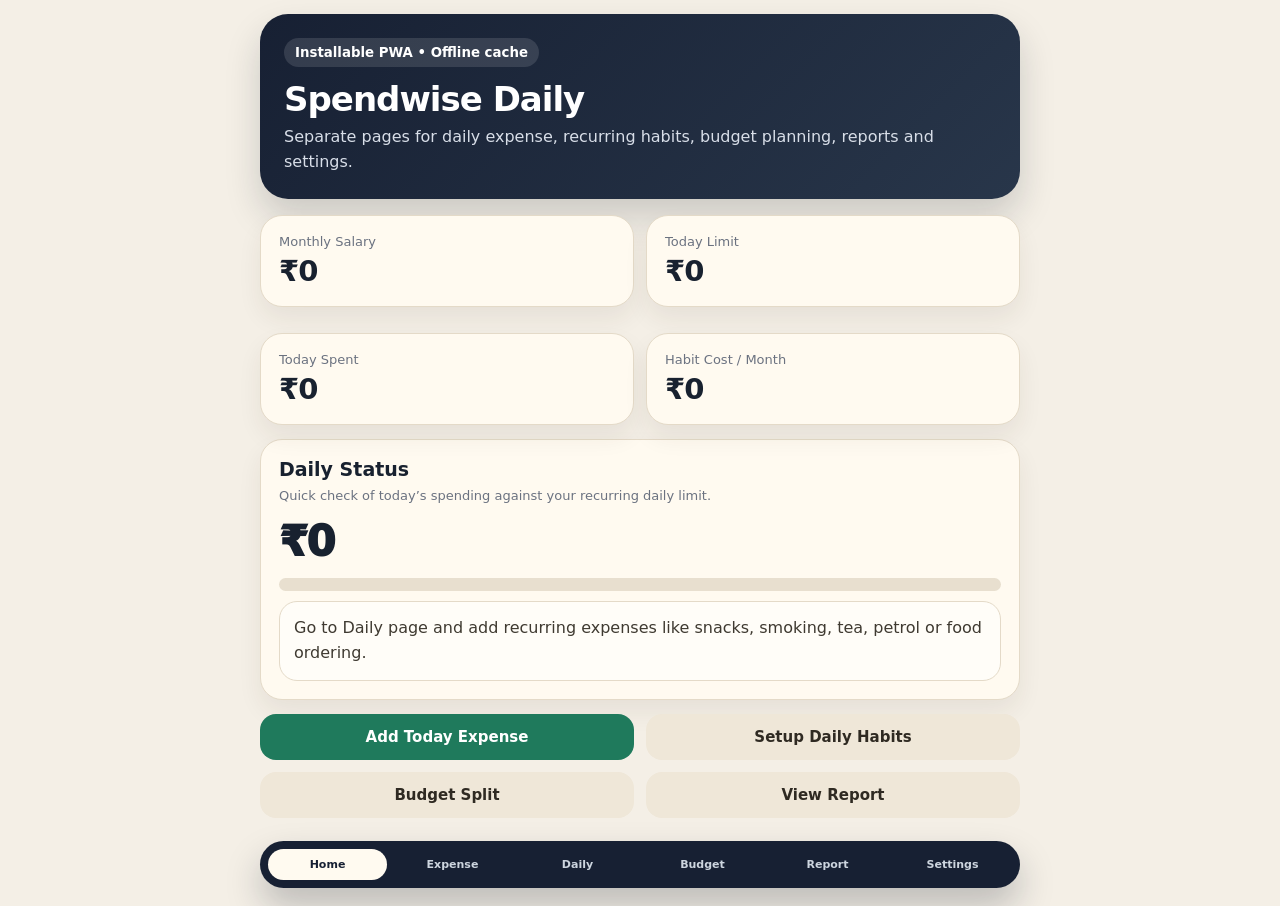
==== commit 71e970be: "Add files via upload" ====
--- a/index.html
+++ b/index.html
@@ -1 +1 @@
-<!DOCTYPE html><html lang="en"><head><meta charset="UTF-8"><meta name="viewport" content="width=device-width, initial-scale=1.0"><title>Spendwise Daily</title><link rel="manifest" href="manifest.json"><meta name="theme-color" content="#167552"><link rel="apple-touch-icon" href="icon-192.png"><link rel="stylesheet" href="style.css"></head><body><div id="toast" class="toast"></div><main class="wrap"><section class="hero"><span class="pill">Installable daily expense PWA</span><h1>Spendwise Daily</h1><p>A clean mobile-first money assistant for daily recurring expenses, actual spend tracking, budget split and reports.</p></section><section class="grid"><div class="card third stat"><p>Today Limit</p><h3 id="limit">₹0</h3><p>From recurring daily expenses.</p></div><div class="card third stat"><p>Today Spent</p><h3 id="spent">₹0</h3><p>Actual expenses added today.</p></div><div class="card third stat"><p>Monthly Habits</p><h3 id="monthly">₹0</h3><p>Daily recurring cost projection.</p></div><div class="card two-third"><h2>Today’s spend meter</h2><p class="sub">Your colleague can open this first and instantly know whether today is under control.</p><div id="status" class="insight"></div><div class="meter"><div id="dailyBar" class="bar blue"></div></div><p id="meterHint" class="sub"></p></div><div class="card third"><h2>Quick actions</h2><p class="sub">Separate pages keep the app clean on mobile.</p><div class="quick"><a href="expense.html">Add expense<small>Enter today’s real spend</small></a><a href="recurring.html">Daily fixed spend<small>Smoking, snacks, food, tea</small></a><a href="budget.html">Budget split<small>Needs, wants, savings</small></a><a href="reports.html">Reports<small>Monthly leakage and alerts</small></a></div></div><div class="card half"><h2>Salary setup</h2><p class="sub">Saved on this device using browser cache/localStorage.</p><label>Monthly salary</label><input id="salary" type="number" placeholder="30000"><button class="primary" style="width:100%;margin-top:12px" onclick="saveSalary()">Save salary</button></div><div class="card half"><h2>Money summary</h2><div id="summary"></div></div></section></main><script src="app.js"></script><script>nav('home');function saveSalary(){state.salary=Number(qs('salary').value||0);save();toast('Salary saved');render()}function render(){qs('limit').textContent=rupee(dailyLimit());qs('spent').textContent=rupee(todaySpend());qs('monthly').textContent=rupee(recurringMonthly());qs('salary').value=state.salary||'';qs('status').innerHTML=dailyStatusHTML();const limit=dailyLimit(),spent=todaySpend();setMeter('dailyBar',limit?(spent/limit)*100:0,spent>limit?'red':'green');qs('meterHint').textContent=limit?`Today planned ${rupee(limit)} and actual spend is ${rupee(spent)}.`:'Create daily recurring expenses to start tracking daily limit.';qs('summary').innerHTML=`<div class="insight">Salary: <strong>${rupee(state.salary)}</strong></div><div class="insight">Total manual expenses: <strong>${rupee(allSpent())}</strong></div><div class="insight">Balance after manual expenses: <strong>${rupee(state.salary-allSpent())}</strong></div>`}render();</script></body></html>
+<!doctype html><html lang="en"><head><meta charset="UTF-8"><meta name="viewport" content="width=device-width,initial-scale=1"><title>Spendwise Daily</title><link rel="manifest" href="manifest.json"><meta name="theme-color" content="#1f7a5c"><link rel="apple-touch-icon" href="icon-192.png"><link rel="stylesheet" href="styles.css"></head><body><main class="app"><section class="top"><small>Installable PWA • Offline cache</small><h1>Spendwise Daily</h1><p>Separate pages for daily expense, recurring habits, budget planning, reports and settings.</p></section><section class="grid"><div class="card stat"><p>Monthly Salary</p><h3 id="salary">₹0</h3></div><div class="card stat"><p>Today Limit</p><h3 id="limit">₹0</h3></div><div class="card stat"><p>Today Spent</p><h3 id="spent">₹0</h3></div><div class="card stat"><p>Habit Cost / Month</p><h3 id="habit">₹0</h3></div></section><section class="card"><h2>Daily Status</h2><p class="sub">Quick check of today’s spending against your recurring daily limit.</p><div id="status" class="big">₹0</div><div class="meter"><div id="bar" class="bar"></div></div><div id="hint" class="insight"></div></section><section class="grid"><a class="btn" href="expense.html">Add Today Expense</a><a class="btn secondary" href="recurring.html">Setup Daily Habits</a><a class="btn secondary" href="budget.html">Budget Split</a><a class="btn secondary" href="reports.html">View Report</a></section></main><div id="nav"></div><script src="app.js"></script><script>document.getElementById('nav').innerHTML=nav('home');document.getElementById('salary').innerText=rupee(state.salary);document.getElementById('limit').innerText=rupee(dailyLimit());document.getElementById('spent').innerText=rupee(todaySpend());document.getElementById('habit').innerText=rupee(recurringMonthly());const l=dailyLimit(),t=todaySpend(),diff=t-l;document.getElementById('bar').style.width=(l?Math.min(t/l*100,100):0)+'%';if(t>l&&l){status.innerText=rupee(diff);status.className='big bad';bar.className='bar red';hint.innerHTML='Today limit crossed by <b>'+rupee(diff)+'</b>. If this repeats daily, extra monthly leakage can become <b>'+rupee(diff*30)+'</b>.'}else if(l){status.innerText=rupee(l-t);status.className='big good';bar.className='bar';hint.innerHTML='You are under today limit by <b>'+rupee(l-t)+'</b>.'}else{hint.innerHTML='Go to Daily page and add recurring expenses like snacks, smoking, tea, petrol or food ordering.'}</script></body></html>
--- a/styles.css
+++ b/styles.css
@@ -0,0 +1 @@
+*{box-sizing:border-box;margin:0;padding:0;font-family:Inter,system-ui,-apple-system,BlinkMacSystemFont,'Segoe UI',sans-serif}body{background:#f4efe6;color:#18212f;padding:14px 14px 88px}.app{max-width:760px;margin:auto}.top{background:linear-gradient(135deg,#172033,#28364a);color:white;border-radius:28px;padding:24px;margin-bottom:16px;box-shadow:0 18px 35px rgba(24,33,47,.18)}.top small{display:inline-block;background:rgba(255,255,255,.12);padding:7px 11px;border-radius:999px;font-weight:800;margin-bottom:12px}.top h1{font-size:34px;letter-spacing:-1px;margin-bottom:6px}.top p{color:#d8dee8;line-height:1.55}.grid{display:grid;grid-template-columns:1fr 1fr;gap:12px}.card{background:#fffaf0;border:1px solid #e4dac8;border-radius:22px;padding:18px;margin-bottom:14px;box-shadow:0 12px 25px rgba(60,47,30,.07)}.card h2{font-size:19px;margin-bottom:6px}.sub{font-size:13px;color:#6b7280;line-height:1.5;margin-bottom:12px}.stat h3{font-size:29px;letter-spacing:-1px;margin-top:5px}.stat p{font-size:13px;color:#6b7280}.full{grid-column:1/-1}label{display:block;font-size:12px;text-transform:uppercase;letter-spacing:.6px;color:#6b5f4d;font-weight:900;margin-bottom:8px}input,select{width:100%;border:1px solid #d7cdbb;background:#fffdf8;border-radius:16px;padding:14px;font-size:15px;outline:none;margin-bottom:12px}input:focus,select:focus{border-color:#1f7a5c;box-shadow:0 0 0 4px rgba(31,122,92,.12)}button,.btn{display:inline-flex;justify-content:center;align-items:center;text-decoration:none;border:0;border-radius:16px;padding:14px 16px;font-weight:900;cursor:pointer;background:#1f7a5c;color:white;width:100%;font-size:15px}.btn.secondary,button.secondary{background:#efe7d8;color:#2f2a22}.danger{background:#fee4e2;color:#b42318;width:auto;padding:9px 11px;font-size:12px}.meter{height:13px;background:#e8dfcf;border-radius:999px;overflow:hidden;margin:12px 0 8px}.bar{height:100%;border-radius:999px;background:#1f7a5c;width:0%;transition:.3s}.bar.red{background:#b42318}.bar.orange{background:#c96a2b}.big{font-size:42px;font-weight:950;letter-spacing:-2px;margin:6px 0}.good{color:#1f7a5c}.bad{color:#b42318}.item{background:#fffdf8;border:1px solid #e4dac8;border-radius:18px;padding:14px;margin-bottom:10px;display:flex;justify-content:space-between;gap:12px;align-items:center}.item small{color:#6b7280}.tag{display:inline-block;padding:6px 9px;border-radius:999px;font-size:12px;font-weight:900;margin-top:7px;background:#e8f2f8;color:#245b85}.tag.red{background:#fee4e2;color:#b42318}.tag.green{background:#e7f4ee;color:#1f7a5c}.tag.orange{background:#fff1e7;color:#c96a2b}.insight{background:#fffdf8;border:1px solid #e4dac8;border-radius:18px;padding:14px;line-height:1.55;margin-top:10px;color:#3f3a31}.empty{text-align:center;color:#6b7280;padding:24px;border:1px dashed #d7cdbb;border-radius:18px;background:#fffdf8}.nav{position:fixed;left:12px;right:12px;bottom:12px;max-width:760px;margin:auto;background:#172033;border-radius:24px;padding:8px;display:grid;grid-template-columns:repeat(6,1fr);gap:6px;box-shadow:0 18px 35px rgba(24,33,47,.25);z-index:20}.nav a{color:#cdd5df;text-decoration:none;text-align:center;font-size:11px;padding:9px 4px;border-radius:16px;font-weight:800}.nav a.active{background:#fffaf0;color:#172033}.row{display:grid;grid-template-columns:1fr 1fr;gap:12px}@media(max-width:560px){body{padding:10px 10px 86px}.top{border-radius:22px;padding:20px}.top h1{font-size:29px}.grid,.row{grid-template-columns:1fr}.nav{grid-template-columns:repeat(3,1fr)}.card{border-radius:20px}.big{font-size:36px}}
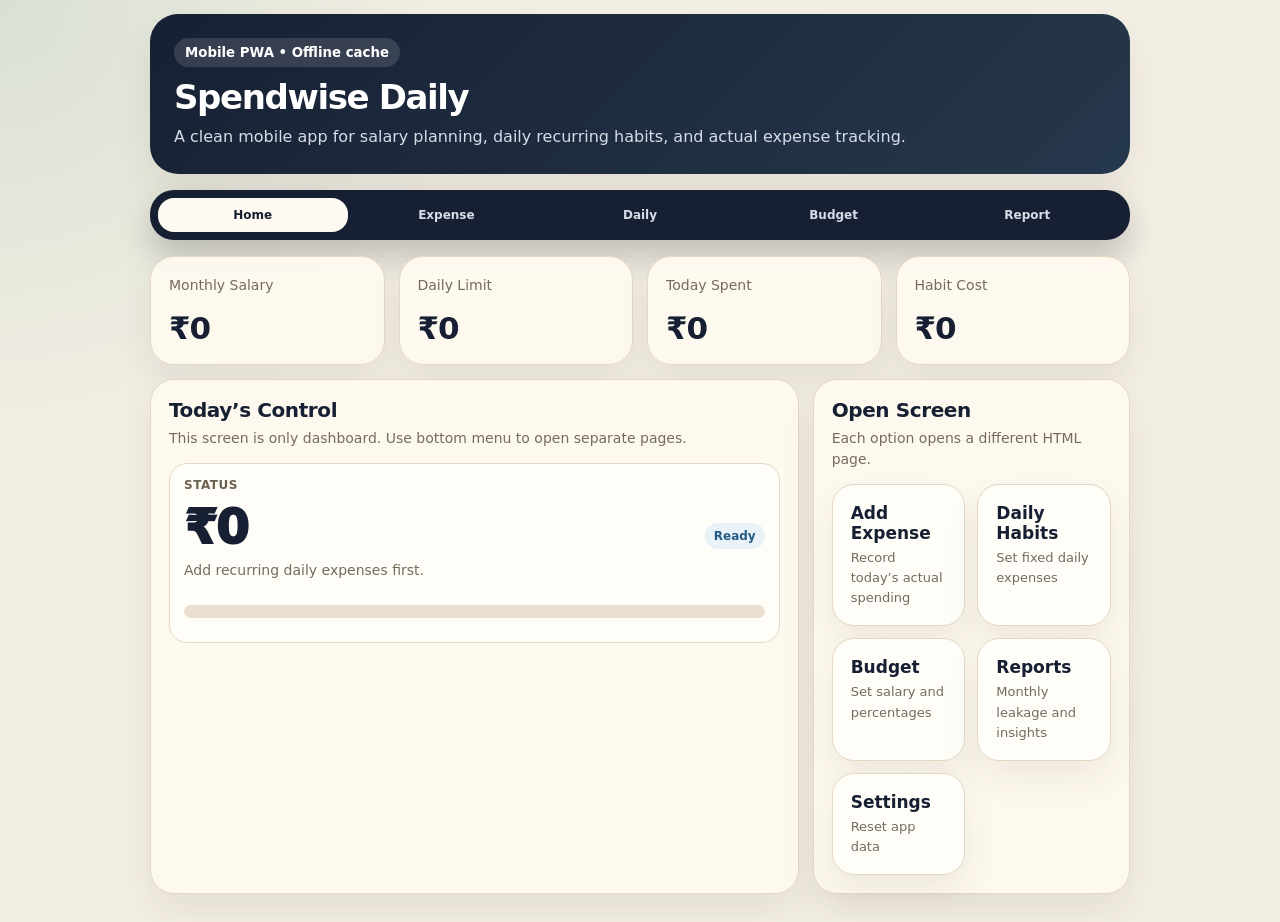
==== commit c78289fe: "Add files via upload" ====
--- a/index.html
+++ b/index.html
@@ -1 +1 @@
-<!doctype html><html lang="en"><head><meta charset="UTF-8"><meta name="viewport" content="width=device-width,initial-scale=1"><title>Spendwise Daily</title><link rel="manifest" href="manifest.json"><meta name="theme-color" content="#1f7a5c"><link rel="apple-touch-icon" href="icon-192.png"><link rel="stylesheet" href="styles.css"></head><body><main class="app"><section class="top"><small>Installable PWA • Offline cache</small><h1>Spendwise Daily</h1><p>Separate pages for daily expense, recurring habits, budget planning, reports and settings.</p></section><section class="grid"><div class="card stat"><p>Monthly Salary</p><h3 id="salary">₹0</h3></div><div class="card stat"><p>Today Limit</p><h3 id="limit">₹0</h3></div><div class="card stat"><p>Today Spent</p><h3 id="spent">₹0</h3></div><div class="card stat"><p>Habit Cost / Month</p><h3 id="habit">₹0</h3></div></section><section class="card"><h2>Daily Status</h2><p class="sub">Quick check of today’s spending against your recurring daily limit.</p><div id="status" class="big">₹0</div><div class="meter"><div id="bar" class="bar"></div></div><div id="hint" class="insight"></div></section><section class="grid"><a class="btn" href="expense.html">Add Today Expense</a><a class="btn secondary" href="recurring.html">Setup Daily Habits</a><a class="btn secondary" href="budget.html">Budget Split</a><a class="btn secondary" href="reports.html">View Report</a></section></main><div id="nav"></div><script src="app.js"></script><script>document.getElementById('nav').innerHTML=nav('home');document.getElementById('salary').innerText=rupee(state.salary);document.getElementById('limit').innerText=rupee(dailyLimit());document.getElementById('spent').innerText=rupee(todaySpend());document.getElementById('habit').innerText=rupee(recurringMonthly());const l=dailyLimit(),t=todaySpend(),diff=t-l;document.getElementById('bar').style.width=(l?Math.min(t/l*100,100):0)+'%';if(t>l&&l){status.innerText=rupee(diff);status.className='big bad';bar.className='bar red';hint.innerHTML='Today limit crossed by <b>'+rupee(diff)+'</b>. If this repeats daily, extra monthly leakage can become <b>'+rupee(diff*30)+'</b>.'}else if(l){status.innerText=rupee(l-t);status.className='big good';bar.className='bar';hint.innerHTML='You are under today limit by <b>'+rupee(l-t)+'</b>.'}else{hint.innerHTML='Go to Daily page and add recurring expenses like snacks, smoking, tea, petrol or food ordering.'}</script></body></html>
+<!doctype html><html lang="en"><head><meta charset="utf-8"><meta name="viewport" content="width=device-width,initial-scale=1"><title>Spendwise Daily</title><link rel="manifest" href="manifest.json"><meta name="theme-color" content="#197653"><link rel="apple-touch-icon" href="icon-192.png"><link rel="stylesheet" href="styles.css"></head><body><div class="wrap"><section class="top"><small>Mobile PWA • Offline cache</small><h1>Spendwise Daily</h1><p>A clean mobile app for salary planning, daily recurring habits, and actual expense tracking.</p></section><div id="nav-placeholder"></div><section class="grid"><div class="card span-3 stat"><p class="sub">Monthly Salary</p><h3 id="salaryText">₹0</h3></div><div class="card span-3 stat"><p class="sub">Daily Limit</p><h3 id="dailyLimitText">₹0</h3></div><div class="card span-3 stat"><p class="sub">Today Spent</p><h3 id="todaySpendText">₹0</h3></div><div class="card span-3 stat"><p class="sub">Habit Cost</p><h3 id="monthlyHabitText">₹0</h3></div><div class="card span-8"><h2>Today’s Control</h2><p class="sub">This screen is only dashboard. Use bottom menu to open separate pages.</p><div class="item"><div class="row"><div><label>Status</label><div id="status" class="big">₹0</div><p id="statusText" class="sub"></p></div><span id="badge" class="tag tag-blue">Ready</span></div><div class="meter"><div id="bar" class="bar blue"></div></div></div></div><div class="card span-4"><h2>Open Screen</h2><p class="sub">Each option opens a different HTML page.</p><div class="menu"><a href="expense.html"><strong>Add Expense</strong><span>Record today’s actual spending</span></a><a href="recurring.html"><strong>Daily Habits</strong><span>Set fixed daily expenses</span></a><a href="budget.html"><strong>Budget</strong><span>Set salary and percentages</span></a><a href="reports.html"><strong>Reports</strong><span>Monthly leakage and insights</span></a><a href="settings.html"><strong>Settings</strong><span>Reset app data</span></a></div></div></section></div><script src="app.js"></script><script>window.PAGE='dashboard';fetch('nav.html').then(r=>r.text()).then(h=>document.getElementById('nav-placeholder').innerHTML=h).then(()=>{document.querySelectorAll('.bottom-nav a').forEach(a=>{if(a.dataset.page==='dashboard')a.classList.add('active')})});initCommon();const l=dailyLimit(),t=todaySpend(),diff=t-l,p=l?Math.min(t/l*100,100):0;document.getElementById('bar').style.width=p+'%';if(!l&&!t){status.innerText='₹0';statusText.innerText='Add recurring daily expenses first.'}else if(t>l){status.innerText=rupee(diff);status.className='big bad';statusText.innerText='Daily limit crossed by this amount.';badge.innerText='Over limit';badge.className='tag tag-red';bar.className='bar red'}else{status.innerText=rupee(l-t);status.className='big good';statusText.innerText='You are inside today’s limit.';badge.innerText='Under control';badge.className='tag tag-green';bar.className='bar green'}if('serviceWorker'in navigator)navigator.serviceWorker.register('./service-worker.js');</script></body></html>
--- a/styles.css
+++ b/styles.css
@@ -1 +1 @@
-*{box-sizing:border-box;margin:0;padding:0;font-family:Inter,system-ui,-apple-system,BlinkMacSystemFont,'Segoe UI',sans-serif}body{background:#f4efe6;color:#18212f;padding:14px 14px 88px}.app{max-width:760px;margin:auto}.top{background:linear-gradient(135deg,#172033,#28364a);color:white;border-radius:28px;padding:24px;margin-bottom:16px;box-shadow:0 18px 35px rgba(24,33,47,.18)}.top small{display:inline-block;background:rgba(255,255,255,.12);padding:7px 11px;border-radius:999px;font-weight:800;margin-bottom:12px}.top h1{font-size:34px;letter-spacing:-1px;margin-bottom:6px}.top p{color:#d8dee8;line-height:1.55}.grid{display:grid;grid-template-columns:1fr 1fr;gap:12px}.card{background:#fffaf0;border:1px solid #e4dac8;border-radius:22px;padding:18px;margin-bottom:14px;box-shadow:0 12px 25px rgba(60,47,30,.07)}.card h2{font-size:19px;margin-bottom:6px}.sub{font-size:13px;color:#6b7280;line-height:1.5;margin-bottom:12px}.stat h3{font-size:29px;letter-spacing:-1px;margin-top:5px}.stat p{font-size:13px;color:#6b7280}.full{grid-column:1/-1}label{display:block;font-size:12px;text-transform:uppercase;letter-spacing:.6px;color:#6b5f4d;font-weight:900;margin-bottom:8px}input,select{width:100%;border:1px solid #d7cdbb;background:#fffdf8;border-radius:16px;padding:14px;font-size:15px;outline:none;margin-bottom:12px}input:focus,select:focus{border-color:#1f7a5c;box-shadow:0 0 0 4px rgba(31,122,92,.12)}button,.btn{display:inline-flex;justify-content:center;align-items:center;text-decoration:none;border:0;border-radius:16px;padding:14px 16px;font-weight:900;cursor:pointer;background:#1f7a5c;color:white;width:100%;font-size:15px}.btn.secondary,button.secondary{background:#efe7d8;color:#2f2a22}.danger{background:#fee4e2;color:#b42318;width:auto;padding:9px 11px;font-size:12px}.meter{height:13px;background:#e8dfcf;border-radius:999px;overflow:hidden;margin:12px 0 8px}.bar{height:100%;border-radius:999px;background:#1f7a5c;width:0%;transition:.3s}.bar.red{background:#b42318}.bar.orange{background:#c96a2b}.big{font-size:42px;font-weight:950;letter-spacing:-2px;margin:6px 0}.good{color:#1f7a5c}.bad{color:#b42318}.item{background:#fffdf8;border:1px solid #e4dac8;border-radius:18px;padding:14px;margin-bottom:10px;display:flex;justify-content:space-between;gap:12px;align-items:center}.item small{color:#6b7280}.tag{display:inline-block;padding:6px 9px;border-radius:999px;font-size:12px;font-weight:900;margin-top:7px;background:#e8f2f8;color:#245b85}.tag.red{background:#fee4e2;color:#b42318}.tag.green{background:#e7f4ee;color:#1f7a5c}.tag.orange{background:#fff1e7;color:#c96a2b}.insight{background:#fffdf8;border:1px solid #e4dac8;border-radius:18px;padding:14px;line-height:1.55;margin-top:10px;color:#3f3a31}.empty{text-align:center;color:#6b7280;padding:24px;border:1px dashed #d7cdbb;border-radius:18px;background:#fffdf8}.nav{position:fixed;left:12px;right:12px;bottom:12px;max-width:760px;margin:auto;background:#172033;border-radius:24px;padding:8px;display:grid;grid-template-columns:repeat(6,1fr);gap:6px;box-shadow:0 18px 35px rgba(24,33,47,.25);z-index:20}.nav a{color:#cdd5df;text-decoration:none;text-align:center;font-size:11px;padding:9px 4px;border-radius:16px;font-weight:800}.nav a.active{background:#fffaf0;color:#172033}.row{display:grid;grid-template-columns:1fr 1fr;gap:12px}@media(max-width:560px){body{padding:10px 10px 86px}.top{border-radius:22px;padding:20px}.top h1{font-size:29px}.grid,.row{grid-template-columns:1fr}.nav{grid-template-columns:repeat(3,1fr)}.card{border-radius:20px}.big{font-size:36px}}
+:root{--bg:#f4efe5;--card:#fffaf1;--ink:#172033;--muted:#756b5d;--line:#e5d8c3;--green:#197653;--orange:#c66b2c;--red:#b42318;--blue:#245b85;--shadow:0 18px 36px rgba(49,40,25,.08)}*{box-sizing:border-box}body{margin:0;background:radial-gradient(circle at 0 0,rgba(25,118,83,.12),transparent 30%),var(--bg);font-family:Inter,system-ui,-apple-system,Segoe UI,sans-serif;color:var(--ink);padding:14px 14px 92px}.wrap{max-width:980px;margin:auto}.top{background:linear-gradient(135deg,#172033,#26384d);color:#fff;border-radius:28px;padding:24px;margin-bottom:16px;box-shadow:var(--shadow)}.top small{display:inline-flex;background:rgba(255,255,255,.13);padding:7px 11px;border-radius:999px;font-weight:800;margin-bottom:10px}.top h1{margin:0;font-size:34px;letter-spacing:-1.4px}.top p{color:#d7dde7;line-height:1.55;margin:8px 0 0}.grid{display:grid;grid-template-columns:repeat(12,1fr);gap:14px}.card{background:rgba(255,250,241,.94);border:1px solid var(--line);border-radius:24px;padding:18px;box-shadow:var(--shadow)}.span-3{grid-column:span 3}.span-4{grid-column:span 4}.span-6{grid-column:span 6}.span-8{grid-column:span 8}.span-12{grid-column:span 12}h2{margin:0 0 6px;font-size:20px;letter-spacing:-.4px}.sub{margin:0 0 14px;color:var(--muted);font-size:14px;line-height:1.5}label{display:block;text-transform:uppercase;letter-spacing:.5px;font-size:12px;color:#6b5f4d;font-weight:900;margin:0 0 7px}input,select{width:100%;border:1px solid #d8cbb8;border-radius:16px;padding:14px;background:#fffdf8;font-size:16px;color:var(--ink)}input:focus,select:focus{outline:none;border-color:var(--green);box-shadow:0 0 0 4px rgba(25,118,83,.12)}button,.btn{display:inline-flex;align-items:center;justify-content:center;border:0;border-radius:16px;padding:14px 16px;font-weight:900;text-decoration:none;cursor:pointer}.primary{background:var(--green);color:white}.secondary{background:#eee3d2;color:#2d271f}.danger{background:#fee4e2;color:var(--red);padding:9px 10px;font-size:12px}.form{display:grid;grid-template-columns:1fr 1fr;gap:13px}.full{grid-column:1/-1}.stat h3{font-size:31px;margin:6px 0 0;letter-spacing:-1px}.meter{height:13px;background:#eadfce;border-radius:999px;overflow:hidden;margin:10px 0}.bar{height:100%;width:0%;transition:.3s;border-radius:999px}.green{background:var(--green)}.orange{background:var(--orange)}.red{background:var(--red)}.blue{background:var(--blue)}.item,.insight{background:#fffdf8;border:1px solid var(--line);border-radius:18px;padding:14px;margin-top:10px}.row{display:flex;align-items:center;justify-content:space-between;gap:12px}.tag{display:inline-flex;padding:6px 9px;border-radius:999px;font-size:12px;font-weight:900}.tag-green{background:#e7f4ee;color:var(--green)}.tag-red{background:#fee4e2;color:var(--red)}.tag-orange{background:#fff1e7;color:var(--orange)}.tag-blue{background:#e8f2f8;color:var(--blue)}.big{font-size:48px;font-weight:950;letter-spacing:-2px;margin:5px 0}.good{color:var(--green)}.bad{color:var(--red)}.menu{display:grid;grid-template-columns:repeat(2,1fr);gap:12px}.menu a{background:#fffdf8;border:1px solid var(--line);border-radius:22px;padding:18px;color:var(--ink);text-decoration:none;box-shadow:var(--shadow)}.menu strong{display:block;font-size:17px;margin-bottom:4px}.menu span{font-size:13px;color:var(--muted);line-height:1.4}.bottom-nav{position:fixed;left:12px;right:12px;bottom:12px;background:#172033;border-radius:24px;padding:8px;display:grid;grid-template-columns:repeat(5,1fr);gap:4px;box-shadow:0 16px 35px rgba(0,0,0,.22);z-index:10}.bottom-nav a{color:#d7dde7;text-decoration:none;text-align:center;font-size:12px;font-weight:800;padding:10px 3px;border-radius:16px}.bottom-nav a.active{background:#fffaf1;color:#172033}.empty{border:1px dashed #d8cbb8;border-radius:18px;padding:18px;text-align:center;color:var(--muted);background:#fffdf8}.desktop-note{display:none}@media(min-width:901px){body{padding-bottom:28px}.bottom-nav{position:static;margin:0 auto 16px;max-width:980px}.desktop-note{display:block}}@media(max-width:800px){.span-3,.span-4,.span-6,.span-8{grid-column:span 12}.form{grid-template-columns:1fr}.top h1{font-size:30px}.menu{grid-template-columns:1fr}.card,.top{border-radius:22px}.big{font-size:42px}}
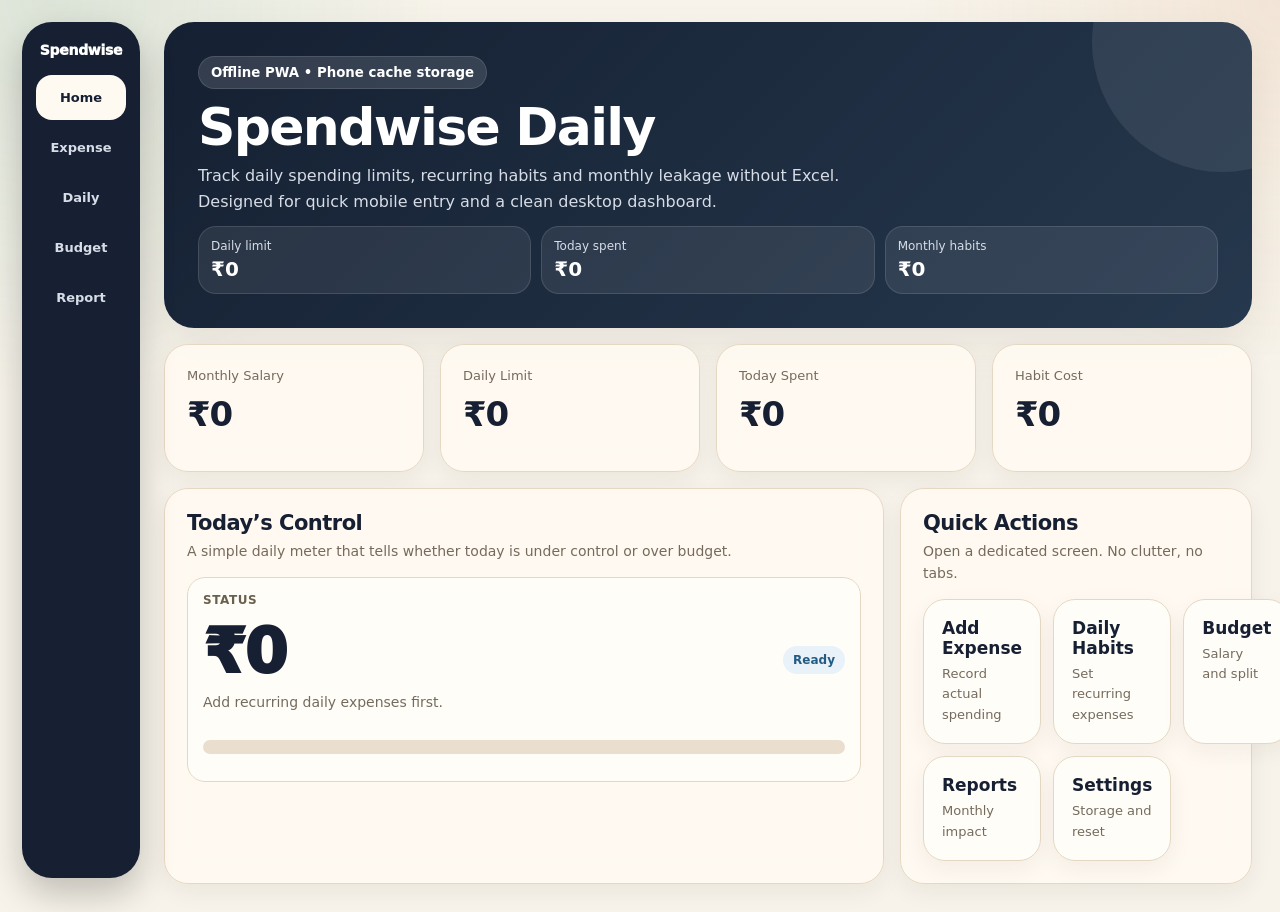
==== commit 2a96bf64: "Add files via upload" ====
--- a/index.html
+++ b/index.html
@@ -1 +1 @@
-<!doctype html><html lang="en"><head><meta charset="utf-8"><meta name="viewport" content="width=device-width,initial-scale=1"><title>Spendwise Daily</title><link rel="manifest" href="manifest.json"><meta name="theme-color" content="#197653"><link rel="apple-touch-icon" href="icon-192.png"><link rel="stylesheet" href="styles.css"></head><body><div class="wrap"><section class="top"><small>Mobile PWA • Offline cache</small><h1>Spendwise Daily</h1><p>A clean mobile app for salary planning, daily recurring habits, and actual expense tracking.</p></section><div id="nav-placeholder"></div><section class="grid"><div class="card span-3 stat"><p class="sub">Monthly Salary</p><h3 id="salaryText">₹0</h3></div><div class="card span-3 stat"><p class="sub">Daily Limit</p><h3 id="dailyLimitText">₹0</h3></div><div class="card span-3 stat"><p class="sub">Today Spent</p><h3 id="todaySpendText">₹0</h3></div><div class="card span-3 stat"><p class="sub">Habit Cost</p><h3 id="monthlyHabitText">₹0</h3></div><div class="card span-8"><h2>Today’s Control</h2><p class="sub">This screen is only dashboard. Use bottom menu to open separate pages.</p><div class="item"><div class="row"><div><label>Status</label><div id="status" class="big">₹0</div><p id="statusText" class="sub"></p></div><span id="badge" class="tag tag-blue">Ready</span></div><div class="meter"><div id="bar" class="bar blue"></div></div></div></div><div class="card span-4"><h2>Open Screen</h2><p class="sub">Each option opens a different HTML page.</p><div class="menu"><a href="expense.html"><strong>Add Expense</strong><span>Record today’s actual spending</span></a><a href="recurring.html"><strong>Daily Habits</strong><span>Set fixed daily expenses</span></a><a href="budget.html"><strong>Budget</strong><span>Set salary and percentages</span></a><a href="reports.html"><strong>Reports</strong><span>Monthly leakage and insights</span></a><a href="settings.html"><strong>Settings</strong><span>Reset app data</span></a></div></div></section></div><script src="app.js"></script><script>window.PAGE='dashboard';fetch('nav.html').then(r=>r.text()).then(h=>document.getElementById('nav-placeholder').innerHTML=h).then(()=>{document.querySelectorAll('.bottom-nav a').forEach(a=>{if(a.dataset.page==='dashboard')a.classList.add('active')})});initCommon();const l=dailyLimit(),t=todaySpend(),diff=t-l,p=l?Math.min(t/l*100,100):0;document.getElementById('bar').style.width=p+'%';if(!l&&!t){status.innerText='₹0';statusText.innerText='Add recurring daily expenses first.'}else if(t>l){status.innerText=rupee(diff);status.className='big bad';statusText.innerText='Daily limit crossed by this amount.';badge.innerText='Over limit';badge.className='tag tag-red';bar.className='bar red'}else{status.innerText=rupee(l-t);status.className='big good';statusText.innerText='You are inside today’s limit.';badge.innerText='Under control';badge.className='tag tag-green';bar.className='bar green'}if('serviceWorker'in navigator)navigator.serviceWorker.register('./service-worker.js');</script></body></html>
+<!doctype html><html lang="en"><head><meta charset="utf-8"><meta name="viewport" content="width=device-width,initial-scale=1"><title>Spendwise Daily</title><link rel="manifest" href="manifest.json"><meta name="theme-color" content="#197653"><meta name="mobile-web-app-capable" content="yes"><meta name="apple-mobile-web-app-capable" content="yes"><link rel="apple-touch-icon" href="icon-192.png"><link rel="stylesheet" href="styles.css"></head><body><div id="nav-placeholder"></div><div class="wrap"><section class="top"><small>Offline PWA • Phone cache storage</small><h1>Spendwise Daily</h1><p>Track daily spending limits, recurring habits and monthly leakage without Excel. Designed for quick mobile entry and a clean desktop dashboard.</p><div class="summary-strip"><div class="mini"><span>Daily limit</span><strong id="heroLimit">₹0</strong></div><div class="mini"><span>Today spent</span><strong id="heroSpent">₹0</strong></div><div class="mini"><span>Monthly habits</span><strong id="heroHabit">₹0</strong></div></div></section><section class="grid"><div class="card span-3 stat"><p>Monthly Salary</p><h3 id="salaryText">₹0</h3></div><div class="card span-3 stat"><p>Daily Limit</p><h3 id="dailyLimitText">₹0</h3></div><div class="card span-3 stat"><p>Today Spent</p><h3 id="todaySpendText">₹0</h3></div><div class="card span-3 stat"><p>Habit Cost</p><h3 id="monthlyHabitText">₹0</h3></div><div class="card span-8"><h2>Today’s Control</h2><p class="sub">A simple daily meter that tells whether today is under control or over budget.</p><div class="item"><div class="row"><div><label>Status</label><div id="status" class="big">₹0</div><p id="statusText" class="sub"></p></div><span id="badge" class="tag tag-blue">Ready</span></div><div class="meter"><div id="bar" class="bar blue"></div></div></div></div><div class="card span-4"><h2>Quick Actions</h2><p class="sub">Open a dedicated screen. No clutter, no tabs.</p><div class="menu"><a href="expense.html"><strong>Add Expense</strong><span>Record actual spending</span></a><a href="recurring.html"><strong>Daily Habits</strong><span>Set recurring expenses</span></a><a href="budget.html"><strong>Budget</strong><span>Salary and split</span></a><a href="reports.html"><strong>Reports</strong><span>Monthly impact</span></a><a href="settings.html"><strong>Settings</strong><span>Storage and reset</span></a></div></div></section></div><script src="app.js"></script><script>window.PAGE='dashboard';loadNav();initCommon();setText('heroLimit',rupee(dailyLimit()));setText('heroSpent',rupee(todaySpend()));setText('heroHabit',rupee(monthlyRecurring()));const l=dailyLimit(),t=todaySpend(),diff=t-l,p=l?Math.min(t/l*100,100):0;bar.style.width=p+'%';if(!l&&!t){status.innerText='₹0';statusText.innerText='Add recurring daily expenses first.'}else if(t>l){status.innerText=rupee(diff);status.className='big bad';statusText.innerText='Daily limit crossed by this amount.';badge.innerText='Over limit';badge.className='tag tag-red';bar.className='bar red'}else{status.innerText=rupee(l-t);status.className='big good';statusText.innerText='You are inside today’s limit.';badge.innerText='Under control';badge.className='tag tag-green';bar.className='bar green'}registerPWA();</script></body></html>
--- a/styles.css
+++ b/styles.css
@@ -1 +1,8 @@
-:root{--bg:#f4efe5;--card:#fffaf1;--ink:#172033;--muted:#756b5d;--line:#e5d8c3;--green:#197653;--orange:#c66b2c;--red:#b42318;--blue:#245b85;--shadow:0 18px 36px rgba(49,40,25,.08)}*{box-sizing:border-box}body{margin:0;background:radial-gradient(circle at 0 0,rgba(25,118,83,.12),transparent 30%),var(--bg);font-family:Inter,system-ui,-apple-system,Segoe UI,sans-serif;color:var(--ink);padding:14px 14px 92px}.wrap{max-width:980px;margin:auto}.top{background:linear-gradient(135deg,#172033,#26384d);color:#fff;border-radius:28px;padding:24px;margin-bottom:16px;box-shadow:var(--shadow)}.top small{display:inline-flex;background:rgba(255,255,255,.13);padding:7px 11px;border-radius:999px;font-weight:800;margin-bottom:10px}.top h1{margin:0;font-size:34px;letter-spacing:-1.4px}.top p{color:#d7dde7;line-height:1.55;margin:8px 0 0}.grid{display:grid;grid-template-columns:repeat(12,1fr);gap:14px}.card{background:rgba(255,250,241,.94);border:1px solid var(--line);border-radius:24px;padding:18px;box-shadow:var(--shadow)}.span-3{grid-column:span 3}.span-4{grid-column:span 4}.span-6{grid-column:span 6}.span-8{grid-column:span 8}.span-12{grid-column:span 12}h2{margin:0 0 6px;font-size:20px;letter-spacing:-.4px}.sub{margin:0 0 14px;color:var(--muted);font-size:14px;line-height:1.5}label{display:block;text-transform:uppercase;letter-spacing:.5px;font-size:12px;color:#6b5f4d;font-weight:900;margin:0 0 7px}input,select{width:100%;border:1px solid #d8cbb8;border-radius:16px;padding:14px;background:#fffdf8;font-size:16px;color:var(--ink)}input:focus,select:focus{outline:none;border-color:var(--green);box-shadow:0 0 0 4px rgba(25,118,83,.12)}button,.btn{display:inline-flex;align-items:center;justify-content:center;border:0;border-radius:16px;padding:14px 16px;font-weight:900;text-decoration:none;cursor:pointer}.primary{background:var(--green);color:white}.secondary{background:#eee3d2;color:#2d271f}.danger{background:#fee4e2;color:var(--red);padding:9px 10px;font-size:12px}.form{display:grid;grid-template-columns:1fr 1fr;gap:13px}.full{grid-column:1/-1}.stat h3{font-size:31px;margin:6px 0 0;letter-spacing:-1px}.meter{height:13px;background:#eadfce;border-radius:999px;overflow:hidden;margin:10px 0}.bar{height:100%;width:0%;transition:.3s;border-radius:999px}.green{background:var(--green)}.orange{background:var(--orange)}.red{background:var(--red)}.blue{background:var(--blue)}.item,.insight{background:#fffdf8;border:1px solid var(--line);border-radius:18px;padding:14px;margin-top:10px}.row{display:flex;align-items:center;justify-content:space-between;gap:12px}.tag{display:inline-flex;padding:6px 9px;border-radius:999px;font-size:12px;font-weight:900}.tag-green{background:#e7f4ee;color:var(--green)}.tag-red{background:#fee4e2;color:var(--red)}.tag-orange{background:#fff1e7;color:var(--orange)}.tag-blue{background:#e8f2f8;color:var(--blue)}.big{font-size:48px;font-weight:950;letter-spacing:-2px;margin:5px 0}.good{color:var(--green)}.bad{color:var(--red)}.menu{display:grid;grid-template-columns:repeat(2,1fr);gap:12px}.menu a{background:#fffdf8;border:1px solid var(--line);border-radius:22px;padding:18px;color:var(--ink);text-decoration:none;box-shadow:var(--shadow)}.menu strong{display:block;font-size:17px;margin-bottom:4px}.menu span{font-size:13px;color:var(--muted);line-height:1.4}.bottom-nav{position:fixed;left:12px;right:12px;bottom:12px;background:#172033;border-radius:24px;padding:8px;display:grid;grid-template-columns:repeat(5,1fr);gap:4px;box-shadow:0 16px 35px rgba(0,0,0,.22);z-index:10}.bottom-nav a{color:#d7dde7;text-decoration:none;text-align:center;font-size:12px;font-weight:800;padding:10px 3px;border-radius:16px}.bottom-nav a.active{background:#fffaf1;color:#172033}.empty{border:1px dashed #d8cbb8;border-radius:18px;padding:18px;text-align:center;color:var(--muted);background:#fffdf8}.desktop-note{display:none}@media(min-width:901px){body{padding-bottom:28px}.bottom-nav{position:static;margin:0 auto 16px;max-width:980px}.desktop-note{display:block}}@media(max-width:800px){.span-3,.span-4,.span-6,.span-8{grid-column:span 12}.form{grid-template-columns:1fr}.top h1{font-size:30px}.menu{grid-template-columns:1fr}.card,.top{border-radius:22px}.big{font-size:42px}}
+:root{
+  --bg:#f7f3ea;--surface:#fffaf1;--surface-2:#fffdf8;--ink:#172033;--muted:#756b5d;--line:#e5d8c3;
+  --green:#197653;--green-soft:#e7f4ee;--orange:#c66b2c;--orange-soft:#fff1e7;--red:#b42318;--red-soft:#fee4e2;--blue:#245b85;--blue-soft:#e8f2f8;
+  --shadow:0 18px 42px rgba(49,40,25,.08);--shadow-soft:0 8px 24px rgba(49,40,25,.06);--radius:24px
+}
+*{box-sizing:border-box}html{scroll-behavior:smooth}body{margin:0;background:radial-gradient(circle at 4% 0,rgba(25,118,83,.12),transparent 26%),radial-gradient(circle at 100% 0,rgba(198,107,44,.10),transparent 24%),var(--bg);font-family:Inter,ui-sans-serif,system-ui,-apple-system,BlinkMacSystemFont,"Segoe UI",sans-serif;color:var(--ink);padding:16px 16px 96px}.wrap{max-width:1120px;margin:auto}.top{background:linear-gradient(135deg,#152032,#26384d);color:#fff;border-radius:30px;padding:28px;margin-bottom:16px;box-shadow:var(--shadow);position:relative;overflow:hidden}.top:after{content:"";position:absolute;width:260px;height:260px;border-radius:999px;right:-100px;top:-110px;background:rgba(255,255,255,.08)}.top small{display:inline-flex;background:rgba(255,255,255,.13);border:1px solid rgba(255,255,255,.12);padding:8px 12px;border-radius:999px;font-weight:850;margin-bottom:12px;position:relative;z-index:1}.top h1{margin:0;font-size:clamp(30px,5vw,52px);letter-spacing:-1.7px;line-height:1}.top p{color:#d7dde7;line-height:1.6;margin:10px 0 0;max-width:660px;position:relative;z-index:1}.grid{display:grid;grid-template-columns:repeat(12,1fr);gap:16px}.card{background:rgba(255,250,241,.92);backdrop-filter:blur(14px);border:1px solid var(--line);border-radius:var(--radius);padding:20px;box-shadow:var(--shadow-soft)}.span-3{grid-column:span 3}.span-4{grid-column:span 4}.span-5{grid-column:span 5}.span-6{grid-column:span 6}.span-7{grid-column:span 7}.span-8{grid-column:span 8}.span-12{grid-column:span 12}h2{margin:0 0 6px;font-size:21px;letter-spacing:-.5px}.sub{margin:0 0 14px;color:var(--muted);font-size:14px;line-height:1.55}label{display:block;text-transform:uppercase;letter-spacing:.55px;font-size:12px;color:#6b5f4d;font-weight:900;margin:0 0 8px}input,select{width:100%;border:1px solid #d8cbb8;border-radius:16px;padding:15px 14px;background:var(--surface-2);font-size:16px;color:var(--ink);transition:.2s}input:focus,select:focus{outline:none;border-color:var(--green);box-shadow:0 0 0 4px rgba(25,118,83,.12)}button,.btn{display:inline-flex;align-items:center;justify-content:center;border:0;border-radius:16px;padding:14px 16px;font-weight:900;text-decoration:none;cursor:pointer;transition:.18s ease;min-height:48px}button:hover,.btn:hover{transform:translateY(-1px)}.primary{background:var(--green);color:#fff}.secondary{background:#eee3d2;color:#2d271f}.danger{background:var(--red-soft);color:var(--red);padding:10px 12px;font-size:13px}.form{display:grid;grid-template-columns:1fr 1fr;gap:14px}.full{grid-column:1/-1}.stat{min-height:128px}.stat p{margin:0;color:var(--muted);font-size:13px;line-height:1.45}.stat h3{font-size:clamp(26px,3vw,34px);margin:8px 0 0;letter-spacing:-1.2px}.meter{height:14px;background:#eadfce;border-radius:999px;overflow:hidden;margin:12px 0}.bar{height:100%;width:0%;transition:.35s;border-radius:999px}.green{background:var(--green)}.orange{background:var(--orange)}.red{background:var(--red)}.blue{background:var(--blue)}.item,.insight{background:var(--surface-2);border:1px solid var(--line);border-radius:18px;padding:15px;margin-top:10px}.row{display:flex;align-items:center;justify-content:space-between;gap:12px}.tag{display:inline-flex;padding:7px 10px;border-radius:999px;font-size:12px;font-weight:900;white-space:nowrap}.tag-green{background:var(--green-soft);color:var(--green)}.tag-red{background:var(--red-soft);color:var(--red)}.tag-orange{background:var(--orange-soft);color:var(--orange)}.tag-blue{background:var(--blue-soft);color:var(--blue)}.big{font-size:clamp(42px,7vw,62px);font-weight:950;letter-spacing:-2px;margin:4px 0}.good{color:var(--green)}.bad{color:var(--red)}.menu{display:grid;grid-template-columns:repeat(2,1fr);gap:12px}.menu a{background:var(--surface-2);border:1px solid var(--line);border-radius:22px;padding:18px;color:var(--ink);text-decoration:none;box-shadow:var(--shadow-soft);transition:.18s}.menu a:hover{transform:translateY(-2px);border-color:#cbbda8}.menu strong{display:block;font-size:17px;margin-bottom:5px}.menu span{font-size:13px;color:var(--muted);line-height:1.45}.empty{border:1px dashed #d8cbb8;border-radius:18px;padding:20px;text-align:center;color:var(--muted);background:var(--surface-2)}.bottom-nav{position:fixed;left:12px;right:12px;bottom:12px;background:#172033;border-radius:24px;padding:8px;display:grid;grid-template-columns:repeat(5,1fr);gap:5px;box-shadow:0 16px 35px rgba(0,0,0,.22);z-index:50}.bottom-nav a{color:#d7dde7;text-decoration:none;text-align:center;font-size:11.5px;font-weight:850;padding:11px 4px;border-radius:16px}.bottom-nav a.active{background:var(--surface);color:#172033}.page-actions{display:flex;gap:10px;flex-wrap:wrap;margin-top:14px}.summary-strip{display:grid;grid-template-columns:repeat(3,1fr);gap:10px;margin-top:12px}.mini{background:rgba(255,255,255,.08);border:1px solid rgba(255,255,255,.12);border-radius:18px;padding:12px}.mini span{display:block;color:#d7dde7;font-size:12px}.mini strong{display:block;color:white;font-size:20px;margin-top:4px}.list-scroll{max-height:460px;overflow:auto;padding-right:4px}.desktop-help{display:none}
+@media(min-width:980px){body{padding:22px 28px 28px 164px}.wrap{max-width:1180px}.bottom-nav{left:22px;top:22px;bottom:22px;right:auto;width:118px;border-radius:30px;grid-template-columns:1fr;grid-auto-rows:min-content;align-content:start;padding:14px;background:#172033}.bottom-nav:before{content:"Spendwise";color:#fff;font-weight:950;text-align:center;margin:6px 0 12px;font-size:14px;letter-spacing:-.3px}.bottom-nav a{font-size:13px;padding:15px 10px}.desktop-help{display:block}.top{padding:34px}.card{padding:22px}.menu{grid-template-columns:repeat(3,1fr)}}
+@media(max-width:820px){body{padding:12px 12px 98px}.span-3,.span-4,.span-5,.span-6,.span-7,.span-8{grid-column:span 12}.form{grid-template-columns:1fr}.top,.card{border-radius:22px}.row{align-items:flex-start}.menu{grid-template-columns:1fr}.summary-strip{grid-template-columns:1fr}.top{padding:24px}.item.row{align-items:center}.stat{min-height:auto}}
